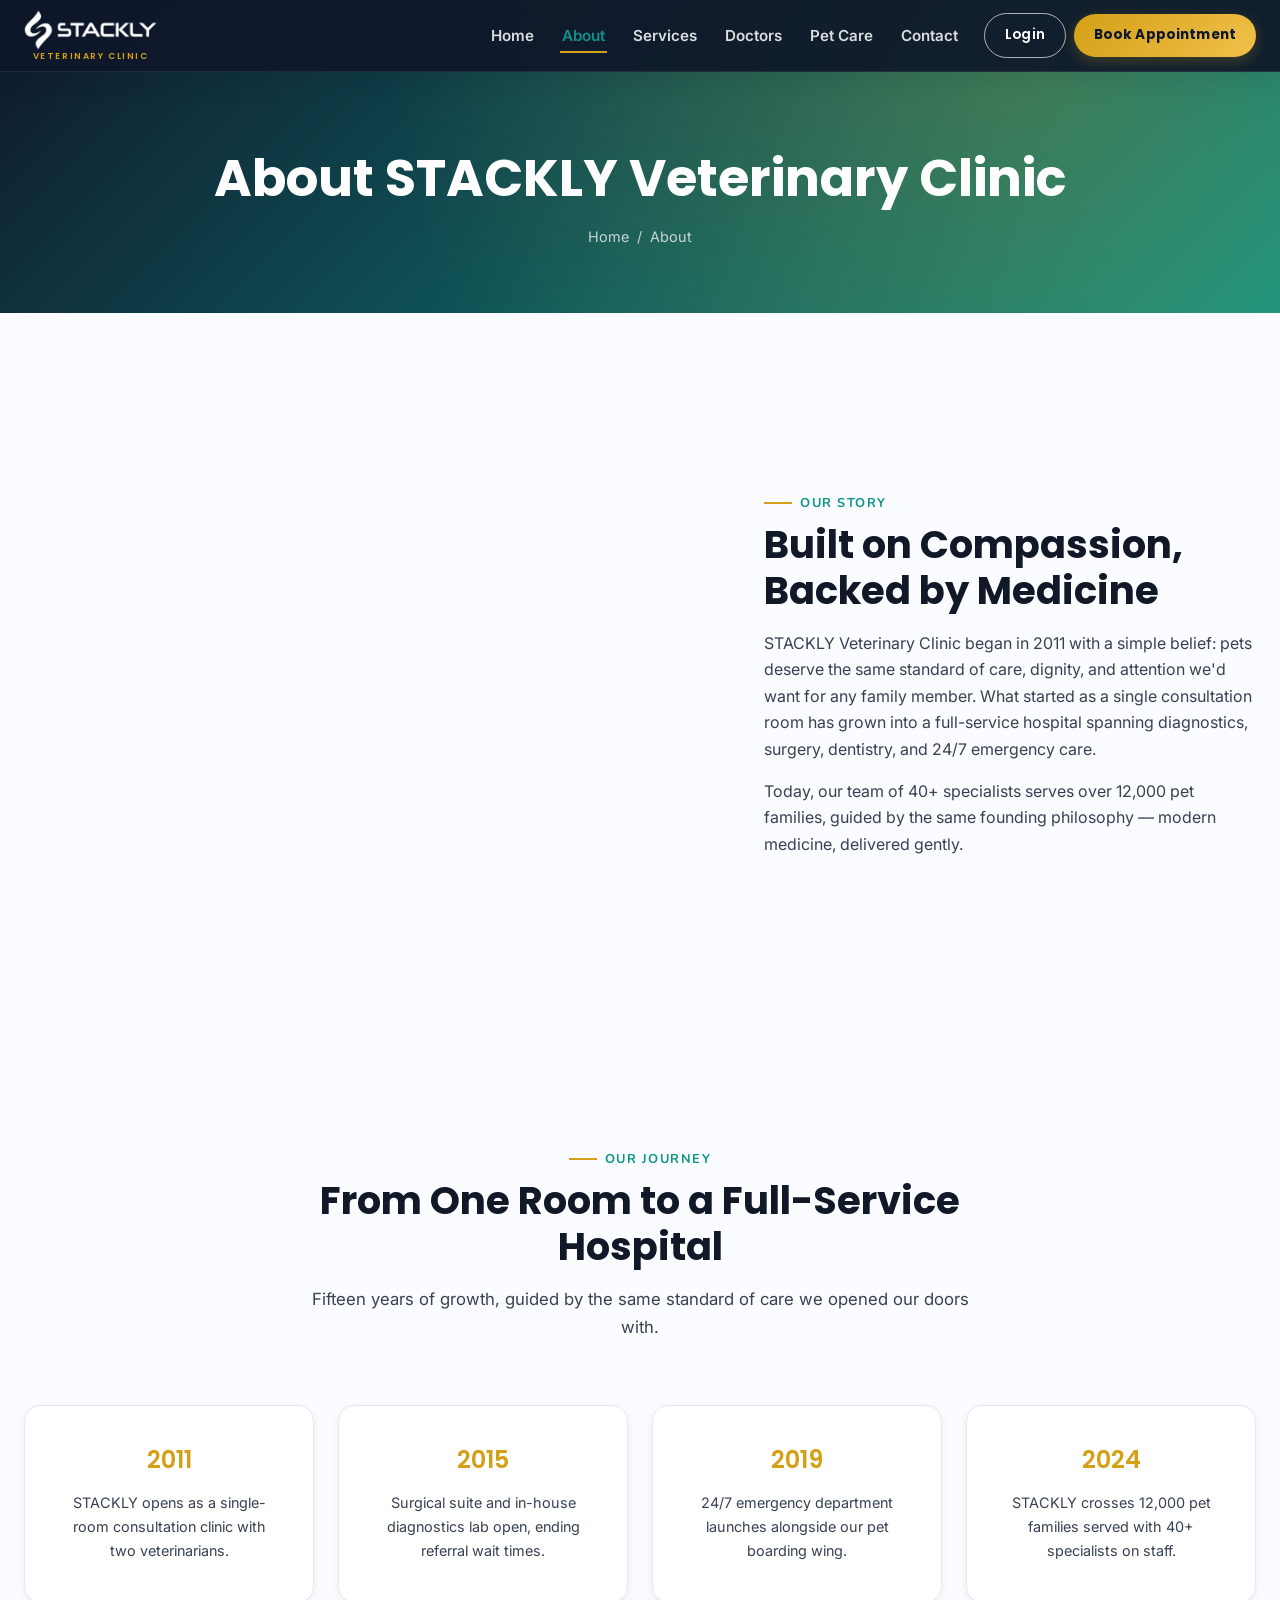
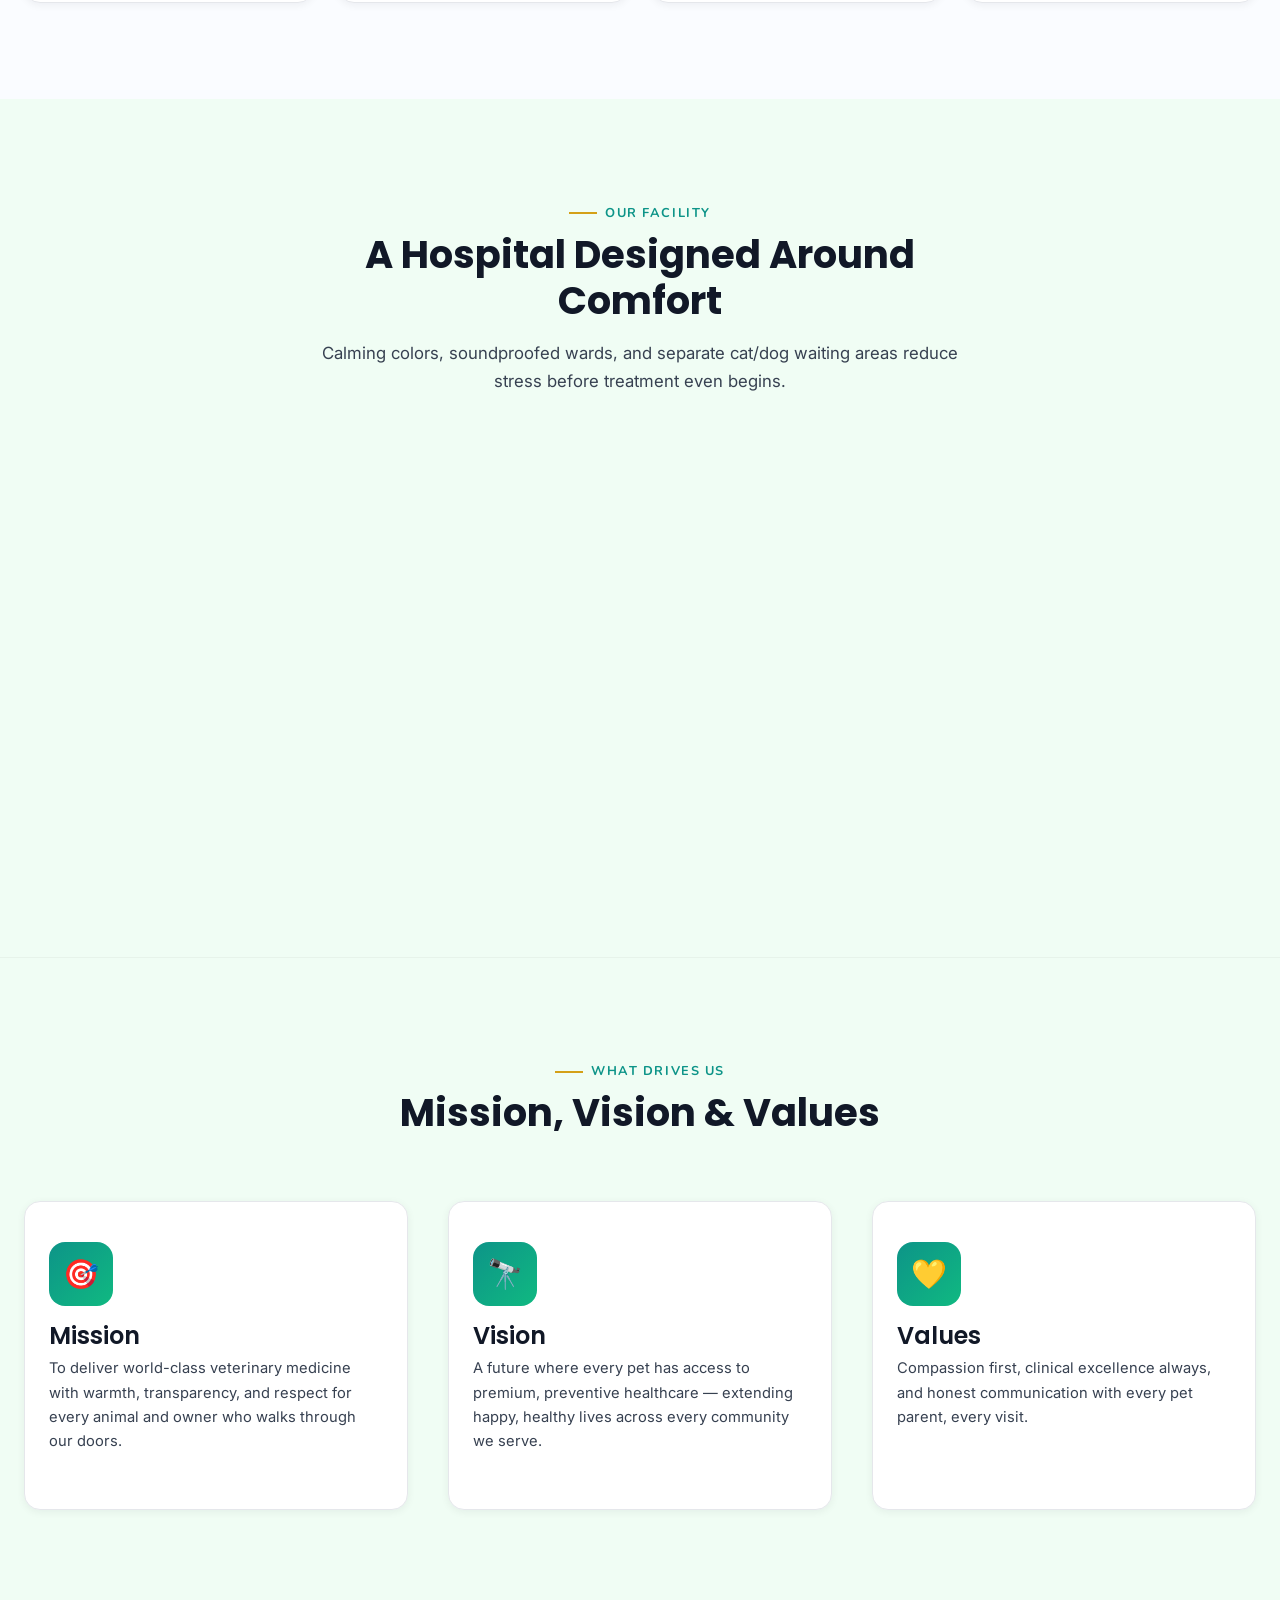
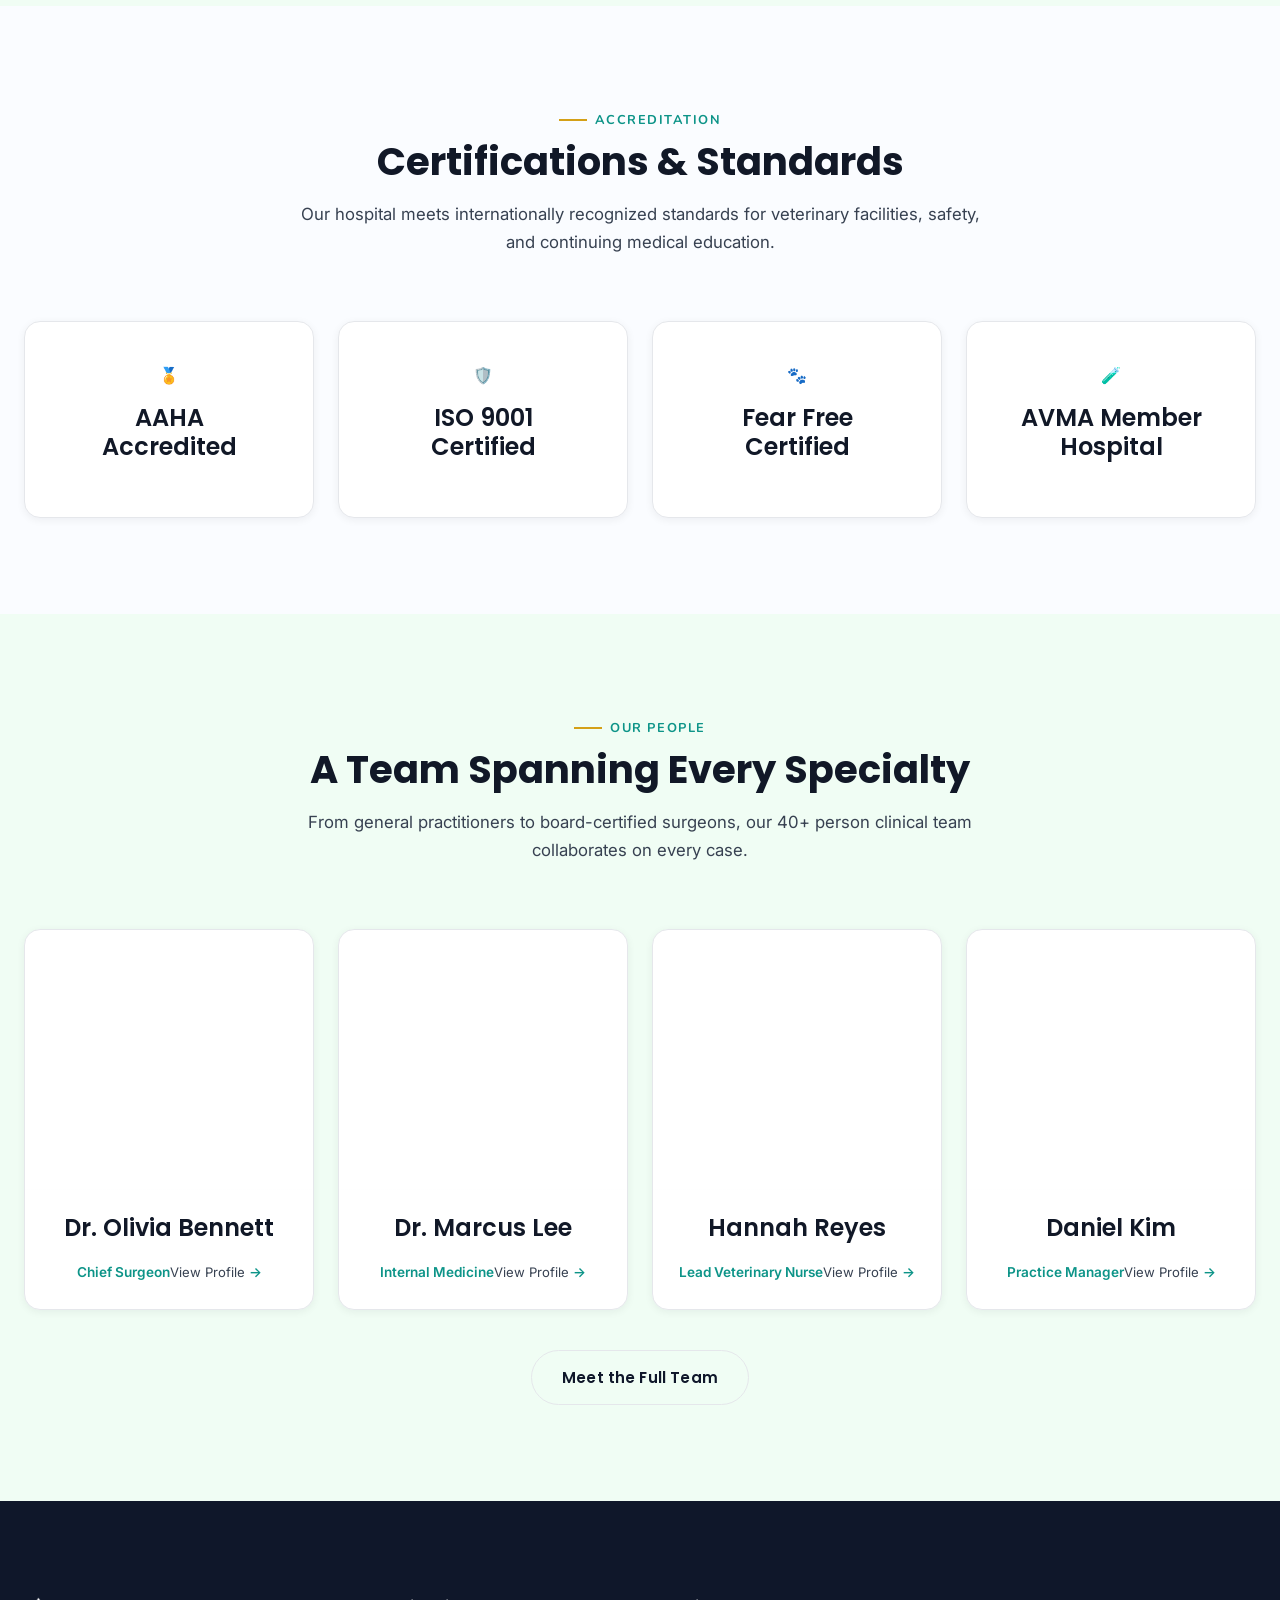
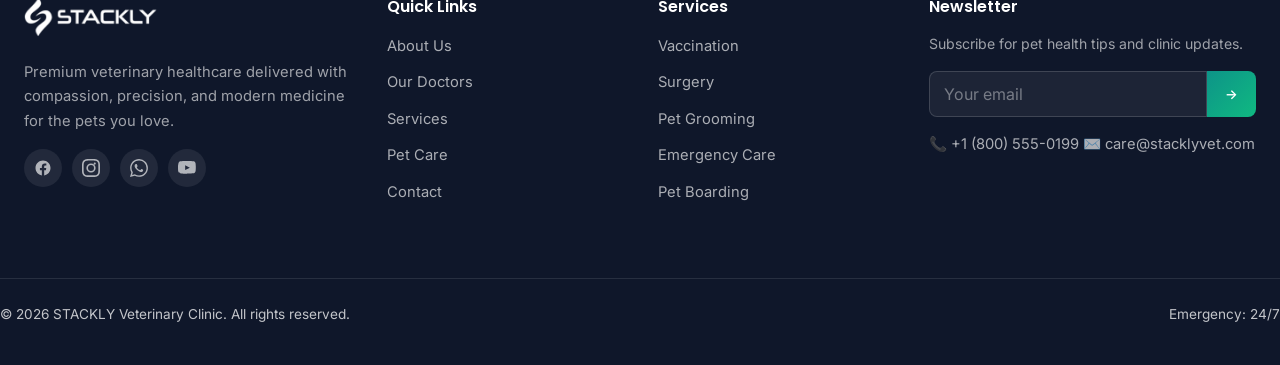
==== about.html @ d5694af6 "first commit" ====
<!DOCTYPE html>
<html lang="en">
<head>
  <meta charset="UTF-8">
  <meta name="viewport" content="width=device-width, initial-scale=1.0">
  <title>About Us | STACKLY Veterinary Clinic</title>
  <meta name="description" content="Learn about STACKLY Veterinary Clinic's story, mission, values, certifications, and the team dedicated to premium pet healthcare.">
  <link rel="icon" href="Images/stackly-logo.webp" type="image/webp">
  <link rel="preconnect" href="https://fonts.googleapis.com">
  <link rel="preconnect" href="https://fonts.gstatic.com" crossorigin>
  <link href="https://fonts.googleapis.com/css2?family=Poppins:wght@500;600;700&family=Inter:wght@400;500;600;700&family=Nunito:wght@600;700&display=swap" rel="stylesheet">
  <link rel="stylesheet" href="assets/css/variables.css">
  <link rel="stylesheet" href="assets/css/base.css">
  <link rel="stylesheet" href="assets/css/layout.css">
  <link rel="stylesheet" href="assets/css/components.css">
  <link rel="stylesheet" href="assets/css/animations.css">
</head>
<body data-page="about">
  <a href="#main-content" class="skip-link">Skip to content</a>
  <header id="site-header" class="site-header"></header>

  <main id="main-content">
    <section class="page-hero">
      <div class="container">
        <h1>About STACKLY Veterinary Clinic</h1>
        <nav class="breadcrumb" aria-label="Breadcrumb">
          <a href="index.html">Home</a><span>/</span><span>About</span>
        </nav>
      </div>
    </section>

    <!-- ================= STORY ================= -->
    <section class="section">
      <div class="container grid-2" style="align-items:center;">
        <div data-animate="zoom-in">
          <img src="https://images.unsplash.com/photo-1519494026892-80bbd2d6fd0d?auto=format&fit=crop&w=700&h=540&q=80" alt="STACKLY Veterinary Clinic reception area" loading="lazy" style="width:100%;border-radius:var(--radius-lg);box-shadow:var(--shadow-lg);" width="700" height="540">
        </div>
        <div data-animate="fade-up">
          <span class="eyebrow">Our Story</span>
          <h2>Built on Compassion, Backed by Medicine</h2>
          <p>STACKLY Veterinary Clinic began in 2011 with a simple belief: pets deserve the same standard of care, dignity, and attention we'd want for any family member. What started as a single consultation room has grown into a full-service hospital spanning diagnostics, surgery, dentistry, and 24/7 emergency care.</p>
          <p>Today, our team of 40+ specialists serves over 12,000 pet families, guided by the same founding philosophy — modern medicine, delivered gently.</p>
        </div>
      </div>
    </section>

    <!-- ================= MILESTONES ================= -->
    <section class="section">
      <div class="container">
        <div class="section-head" data-animate="fade-up">
          <span class="eyebrow">Our Journey</span>
          <h2>From One Room to a Full-Service Hospital</h2>
          <p>Fifteen years of growth, guided by the same standard of care we opened our doors with.</p>
        </div>
        <div class="grid-4">
          <div class="card text-center" style="padding:var(--space-lg);" data-animate="fade-up">
            <h3 style="color:var(--color-gold);">2011</h3>
            <p style="margin:0;font-size:0.9rem;">STACKLY opens as a single-room consultation clinic with two veterinarians.</p>
          </div>
          <div class="card text-center" style="padding:var(--space-lg);" data-animate="fade-up" data-delay="100">
            <h3 style="color:var(--color-gold);">2015</h3>
            <p style="margin:0;font-size:0.9rem;">Surgical suite and in-house diagnostics lab open, ending referral wait times.</p>
          </div>
          <div class="card text-center" style="padding:var(--space-lg);" data-animate="fade-up" data-delay="200">
            <h3 style="color:var(--color-gold);">2019</h3>
            <p style="margin:0;font-size:0.9rem;">24/7 emergency department launches alongside our pet boarding wing.</p>
          </div>
          <div class="card text-center" style="padding:var(--space-lg);" data-animate="fade-up" data-delay="300">
            <h3 style="color:var(--color-gold);">2024</h3>
            <p style="margin:0;font-size:0.9rem;">STACKLY crosses 12,000 pet families served with 40+ specialists on staff.</p>
          </div>
        </div>
      </div>
    </section>

    <!-- ================= FACILITY ================= -->
    <section class="section section-alt">
      <div class="container">
        <div class="section-head" data-animate="fade-up">
          <span class="eyebrow">Our Facility</span>
          <h2>A Hospital Designed Around Comfort</h2>
          <p>Calming colors, soundproofed wards, and separate cat/dog waiting areas reduce stress before treatment even begins.</p>
        </div>
        <div class="masonry" style="grid-template-columns:repeat(3,1fr);">
          <div class="g-item" data-animate="zoom-in"><img src="https://images.unsplash.com/photo-1543466835-00a7907e9de1?auto=format&fit=crop&w=420&h=420&q=80" alt="Calming patient waiting lounge" loading="lazy" width="420" height="420"></div>
          <div class="g-item" data-animate="zoom-in" data-delay="100"><img src="https://images.unsplash.com/photo-1551601651-2a8555f1a136?auto=format&fit=crop&w=420&h=420&q=80" alt="Fully equipped surgical theatre" loading="lazy" width="420" height="420"></div>
          <div class="g-item" data-animate="zoom-in" data-delay="200"><img src="https://images.unsplash.com/photo-1612349317150-e413f6a5b16d?auto=format&fit=crop&w=420&h=420&q=80" alt="In-house diagnostic imaging suite" loading="lazy" width="420" height="420"></div>
        </div>
      </div>
    </section>

    <!-- ================= MISSION / VISION / VALUES ================= -->
    <section class="section section-alt">
      <div class="container">
        <div class="section-head" data-animate="fade-up">
          <span class="eyebrow">What Drives Us</span>
          <h2>Mission, Vision &amp; Values</h2>
        </div>
        <div class="grid-3">
          <article class="card service-card" data-animate="fade-up">
            <div class="icon-badge">🎯</div>
            <h3>Mission</h3>
            <p>To deliver world-class veterinary medicine with warmth, transparency, and respect for every animal and owner who walks through our doors.</p>
          </article>
          <article class="card service-card" data-animate="fade-up" data-delay="100">
            <div class="icon-badge">🔭</div>
            <h3>Vision</h3>
            <p>A future where every pet has access to premium, preventive healthcare — extending happy, healthy lives across every community we serve.</p>
          </article>
          <article class="card service-card" data-animate="fade-up" data-delay="200">
            <div class="icon-badge">💛</div>
            <h3>Values</h3>
            <p>Compassion first, clinical excellence always, and honest communication with every pet parent, every visit.</p>
          </article>
        </div>
      </div>
    </section>

    <!-- ================= CERTIFICATIONS ================= -->
    <section class="section">
      <div class="container">
        <div class="section-head" data-animate="fade-up">
          <span class="eyebrow">Accreditation</span>
          <h2>Certifications &amp; Standards</h2>
          <p>Our hospital meets internationally recognized standards for veterinary facilities, safety, and continuing medical education.</p>
        </div>
        <div class="grid-4">
          <div class="card text-center" style="padding:var(--space-lg);" data-animate="zoom-in">
            <div class="icon-badge" style="margin:0 auto var(--space-sm);">🏅</div>
            <h3>AAHA Accredited</h3>
          </div>
          <div class="card text-center" style="padding:var(--space-lg);" data-animate="zoom-in" data-delay="100">
            <div class="icon-badge" style="margin:0 auto var(--space-sm);">🛡️</div>
            <h3>ISO 9001 Certified</h3>
          </div>
          <div class="card text-center" style="padding:var(--space-lg);" data-animate="zoom-in" data-delay="200">
            <div class="icon-badge" style="margin:0 auto var(--space-sm);">🐾</div>
            <h3>Fear Free Certified</h3>
          </div>
          <div class="card text-center" style="padding:var(--space-lg);" data-animate="zoom-in" data-delay="300">
            <div class="icon-badge" style="margin:0 auto var(--space-sm);">🧪</div>
            <h3>AVMA Member Hospital</h3>
          </div>
        </div>
      </div>
    </section>

    <!-- ================= TEAM OVERVIEW ================= -->
    <section class="section section-alt">
      <div class="container">
        <div class="section-head" data-animate="fade-up">
          <span class="eyebrow">Our People</span>
          <h2>A Team Spanning Every Specialty</h2>
          <p>From general practitioners to board-certified surgeons, our 40+ person clinical team collaborates on every case.</p>
        </div>
        <div class="grid-4">
          <article class="card doctor-card" data-animate="zoom-in">
            <div class="doctor-photo"><img src="https://images.unsplash.com/photo-1594824476967-48c8b964273f?auto=format&fit=crop&crop=faces&w=400&h=500&q=80" alt="Dr. Olivia Bennett" loading="lazy" width="400" height="500"></div>
            <div class="doctor-info"><h3>Dr. Olivia Bennett</h3><span>Chief Surgeon</span><a href="doctors.html" class="card-link" style="margin-top:8px;font-size:0.82rem;">View Profile <span>→</span></a></div>
          </article>
          <article class="card doctor-card" data-animate="zoom-in" data-delay="100">
            <div class="doctor-photo"><img src="https://images.unsplash.com/photo-1507003211169-0a1dd7228f2d?auto=format&fit=crop&crop=faces&w=400&h=500&q=80" alt="Dr. Marcus Lee" loading="lazy" width="400" height="500"></div>
            <div class="doctor-info"><h3>Dr. Marcus Lee</h3><span>Internal Medicine</span><a href="doctors.html" class="card-link" style="margin-top:8px;font-size:0.82rem;">View Profile <span>→</span></a></div>
          </article>
          <article class="card doctor-card" data-animate="zoom-in" data-delay="200">
            <div class="doctor-photo"><img src="https://images.unsplash.com/photo-1580489944761-15a19d654956?auto=format&fit=crop&crop=faces&w=400&h=500&q=80" alt="Nurse Hannah Reyes" loading="lazy" width="400" height="500"></div>
            <div class="doctor-info"><h3>Hannah Reyes</h3><span>Lead Veterinary Nurse</span><a href="404.html" class="card-link" style="margin-top:8px;font-size:0.82rem;">View Profile <span>→</span></a></div>
          </article>
          <article class="card doctor-card" data-animate="zoom-in" data-delay="300">
            <div class="doctor-photo"><img src="https://images.unsplash.com/photo-1506794778202-cad84cf45f1d?auto=format&fit=crop&crop=faces&w=400&h=500&q=80" alt="Daniel Kim, Practice Manager" loading="lazy" width="400" height="500"></div>
            <div class="doctor-info"><h3>Daniel Kim</h3><span>Practice Manager</span><a href="404.html" class="card-link" style="margin-top:8px;font-size:0.82rem;">View Profile <span>→</span></a></div>
          </article>
        </div>
        <div class="text-center" style="margin-top:2.5rem;">
          <a href="doctors.html" class="btn btn-outline-dark">Meet the Full Team</a>
        </div>
      </div>
    </section>
  </main>

  <footer id="site-footer" class="site-footer"></footer>
  <button id="scrollTopBtn" class="scroll-top" aria-label="Scroll to top">↑</button>

  <script src="assets/js/layout.js"></script>
  <script src="assets/js/main.js"></script>
</body>
</html>
---- assets/css/variables.css ----
/* ==========================================================================
   STACKLY Veterinary Clinic — Design Tokens
   ========================================================================== */
:root {
  /* Colors */
  --color-navy: #0F172A;
  --color-teal: #0D9488;
  --color-emerald: #10B981;
  --color-gold: #D4A017;
  --color-bg: #FAFCFF;
  --color-bg-alt: #F0FDF4;
  --color-card: #FFFFFF;
  --color-heading: #111827;
  --color-body: #374151;
  --color-border: #E5E7EB;
  --color-success: #22C55E;
  --color-error: #EF4444;

  /* Gradients */
  --gradient-primary: linear-gradient(135deg, var(--color-navy) 0%, var(--color-teal) 100%);
  --gradient-gold: linear-gradient(135deg, var(--color-gold) 0%, #f0c14b 100%);
  --gradient-emerald: linear-gradient(135deg, var(--color-teal) 0%, var(--color-emerald) 100%);

  /* Typography */
  --font-heading: 'Poppins', 'Inter', sans-serif;
  --font-body: 'Inter', 'Nunito', sans-serif;
  --font-accent: 'Nunito', sans-serif;

  /* Spacing scale */
  --space-xs: 0.5rem;
  --space-sm: 1rem;
  --space-md: 1.5rem;
  --space-lg: 2.5rem;
  --space-xl: 4rem;
  --space-2xl: 6rem;

  /* Radius */
  --radius-sm: 8px;
  --radius-md: 16px;
  --radius-lg: 24px;
  --radius-full: 999px;

  /* Shadows */
  --shadow-sm: 0 2px 8px rgba(15, 23, 42, 0.06);
  --shadow-md: 0 8px 24px rgba(15, 23, 42, 0.08);
  --shadow-lg: 0 20px 48px rgba(15, 23, 42, 0.12);
  --shadow-glow: 0 0 32px rgba(13, 148, 136, 0.3);
  --shadow-gold: 0 0 32px rgba(212, 160, 23, 0.3);
  --shadow-card: 0 24px 60px rgba(15, 23, 42, 0.14);

  /* Transitions */
  --ease: cubic-bezier(0.4, 0, 0.2, 1);
  --t-fast: 0.2s var(--ease);
  --t-base: 0.35s var(--ease);
  --t-slow: 0.6s var(--ease);

  /* Layout */
  --header-height: 84px;
  --container-width: 1280px;
}
---- assets/css/base.css ----
/* ==========================================================================
   STACKLY Veterinary Clinic — Base / Reset / Typography / Utilities
   ========================================================================== */

*, *::before, *::after { box-sizing: border-box; }

html { scroll-behavior: smooth; }

body {
  margin: 0;
  font-family: var(--font-body);
  color: var(--color-body);
  background: var(--color-bg);
  line-height: 1.65;
  font-size: 16px;
  -webkit-font-smoothing: antialiased;
}

img, picture, video { max-width: 100%; display: block; }

a { color: inherit; text-decoration: none; }

ul, ol { list-style: none; margin: 0; padding: 0; }

button { font-family: inherit; cursor: pointer; }

input, select, textarea { font-family: inherit; font-size: 1rem; }

h1, h2, h3, h4, h5, h6 {
  font-family: var(--font-heading);
  color: var(--color-heading);
  margin: 0 0 var(--space-sm);
  font-weight: 600;
  line-height: 1.2;
}

h1 { font-size: clamp(2.25rem, 4vw, 3.5rem); font-weight: 700; }
h2 { font-size: clamp(1.75rem, 3vw, 2.5rem); font-weight: 700; }
h3 { font-size: clamp(1.25rem, 2vw, 1.5rem); }
p { margin: 0 0 var(--space-sm); }

.container {
  width: 100%;
  max-width: var(--container-width);
  margin: 0 auto;
  padding: 0 var(--space-md);
}

.section { padding: var(--space-2xl) 0; }
.section-alt { background: var(--color-bg-alt); }
/* Prevent two section-alt back-to-back from looking blended */
.section-alt + .section-alt { border-top: 1px solid rgba(0,0,0,0.04); }

.eyebrow {
  display: inline-flex;
  align-items: center;
  gap: 8px;
  font-family: var(--font-accent);
  font-weight: 700;
  font-size: 0.8rem;
  letter-spacing: 0.12em;
  text-transform: uppercase;
  color: var(--color-teal);
  margin-bottom: var(--space-xs);
}
.eyebrow::before {
  content: '';
  width: 28px;
  height: 2px;
  background: var(--color-gold);
  display: inline-block;
}

.section-head { max-width: 680px; margin: 0 auto var(--space-xl); text-align: center; }
.section-head p { color: var(--color-body); font-size: 1.05rem; }

.text-center { text-align: center; }
.sr-only {
  position: absolute; width: 1px; height: 1px; overflow: hidden;
  clip: rect(0,0,0,0); white-space: nowrap;
}

.skip-link {
  position: absolute; left: -999px; top: 0; background: var(--color-navy);
  color: #fff; padding: 10px 16px; z-index: 9999; border-radius: var(--radius-sm);
}
.skip-link:focus { left: 8px; top: 8px; }

::selection { background: var(--color-emerald); color: #fff; }

:focus-visible {
  outline: 2px solid var(--color-teal);
  outline-offset: 3px;
}

/* Scrollbar */
::-webkit-scrollbar { width: 10px; }
::-webkit-scrollbar-track { background: var(--color-bg-alt); }
::-webkit-scrollbar-thumb { background: var(--color-teal); border-radius: var(--radius-full); }

/* Lazy image fade-in */
img[loading="lazy"] {
  opacity: 0;
  transition: opacity var(--t-slow);
}
img[loading="lazy"].loaded,
img[loading="lazy"][data-loaded="true"] { opacity: 1; }
---- assets/css/layout.css ----
/* ==========================================================================
   STACKLY Veterinary Clinic — Header, Footer, Navigation, Grids
   ========================================================================== */

/* ---------- Header ---------- */
.site-header {
  position: fixed;
  top: 0; left: 0; right: 0;
  z-index: 1000;
  height: var(--header-height);
  display: flex;
  align-items: center;
  background: rgba(15, 23, 42, 0.35);
  backdrop-filter: blur(14px);
  -webkit-backdrop-filter: blur(14px);
  border-bottom: 1px solid rgba(255,255,255,0.08);
  transition: background var(--t-base), box-shadow var(--t-base), height var(--t-base);
}
.site-header.is-scrolled {
  background: rgba(15, 23, 42, 0.92);
  box-shadow: var(--shadow-md);
  height: 72px;
  border-bottom-color: rgba(255,255,255,0.08);
}
.site-header .nav-wrap {
  width: 100%;
  max-width: var(--container-width);
  margin: 0 auto;
  padding: 0 var(--space-md);
  display: flex;
  align-items: center;
  justify-content: space-between;
}

.brand { display: flex; align-items: center; }
.brand img { height: 40px; width: auto; }
.brand-text { display: flex; flex-direction: column; align-items: center; gap: 2px; }
.brand-name {
  font-family: var(--font-heading);
  font-weight: 700;
  font-size: 1.15rem;
  color: #fff;
  letter-spacing: 0.05em;
  line-height: 1;
  transition: color var(--t-base);
}
.brand-tagline {
  font-family: var(--font-heading);
  font-size: 0.55rem;
  font-weight: 600;
  color: var(--color-gold);
  letter-spacing: 0.18em;
  line-height: 1;
}
.site-header.is-scrolled .brand-name { color: #fff; }

.main-nav { display: flex; align-items: center; gap: 1.5rem; }
.nav-list { display: flex; align-items: center; gap: 1.5rem; }
.nav-list > li { position: relative; }
.nav-list a {
  font-weight: 600;
  font-size: 0.95rem;
  color: rgba(255,255,255,0.92);
  padding: 8px 2px;
  position: relative;
  transition: color var(--t-fast);
}
.site-header.is-scrolled .nav-list a { color: rgba(255,255,255,0.85); }
.nav-list a::after {
  content: '';
  position: absolute;
  left: 0; bottom: 0;
  width: 0; height: 2px;
  background: var(--color-gold);
  transition: width var(--t-base);
}
.nav-list a:hover::after,
.nav-list a.active::after { width: 100%; }
.nav-list a.active { color: var(--color-gold); }
.site-header.is-scrolled .nav-list a.active { color: var(--color-teal); }

.nav-cta {
  display: inline-flex;
  align-items: center;
  gap: 8px;
}

.nav-toggle {
  display: none;
  flex-direction: column;
  gap: 5px;
  width: 32px;
  background: none;
  border: none;
  padding: 8px 0;
  z-index: 1100;
}
.nav-toggle span {
  height: 2px; width: 100%;
  background: #fff;
  border-radius: 2px;
  transition: transform var(--t-base), opacity var(--t-base), background var(--t-base);
}
.site-header.is-scrolled .nav-toggle span { background: #fff; }
.nav-toggle.is-open span:nth-child(1) { transform: translateY(7px) rotate(45deg); }
.nav-toggle.is-open span:nth-child(2) { opacity: 0; }
.nav-toggle.is-open span:nth-child(3) { transform: translateY(-7px) rotate(-45deg); }

/* Mega menu */
.has-mega { position: relative; }
.mega-menu {
  position: absolute;
  top: calc(100% + 18px);
  left: -40px;
  background: var(--color-card);
  border-radius: var(--radius-md);
  box-shadow: var(--shadow-lg);
  padding: var(--space-md);
  width: 460px;
  display: grid;
  grid-template-columns: 1fr 1fr;
  gap: 8px;
  opacity: 0;
  visibility: hidden;
  transform: translateY(8px);
  transition: opacity var(--t-base), transform var(--t-base), visibility var(--t-base);
}
.has-mega:hover .mega-menu,
.has-mega:focus-within .mega-menu {
  opacity: 1; visibility: visible; transform: translateY(0);
}
.mega-menu a {
  color: var(--color-body) !important;
  display: flex;
  align-items: center;
  gap: 10px;
  padding: 10px 12px;
  border-radius: var(--radius-sm);
  font-size: 0.9rem;
  transition: background var(--t-fast), color var(--t-fast), padding-left var(--t-fast);
}
.mega-menu a:hover { background: var(--color-bg-alt); color: var(--color-teal) !important; padding-left: 16px; }
.mega-menu a::after { display: none; }
.mega-menu .mega-icon { font-size: 1.1rem; }

/* Page hero (non-home pages) */
.page-hero {
  padding: calc(var(--header-height) + 4rem) 0 4rem;
  background: var(--gradient-primary);
  color: #fff;
  text-align: center;
  position: relative;
  overflow: hidden;
}
.page-hero::before {
  content: '';
  position: absolute; inset: 0;
  background: radial-gradient(circle at 80% 20%, rgba(212,160,23,0.25), transparent 60%);
}
.page-hero h1 { color: #fff; position: relative; }
.page-hero .breadcrumb {
  position: relative;
  display: flex;
  justify-content: center;
  gap: 8px;
  font-size: 0.9rem;
  color: rgba(255,255,255,0.75);
}
.page-hero .breadcrumb a:hover { color: var(--color-gold); }

/* ---------- Footer ---------- */
.site-footer {
  background: var(--color-navy);
  color: rgba(255,255,255,0.75);
  padding-top: var(--space-2xl);
}
.footer-grid {
  display: grid;
  grid-template-columns: 1.4fr 1fr 1fr 1.3fr;
  gap: var(--space-lg);
  padding-bottom: var(--space-xl);
  border-bottom: 1px solid rgba(255,255,255,0.1);
}
.footer-brand p { margin-top: var(--space-sm); font-size: 0.92rem; color: rgba(255,255,255,0.6); }
.footer-col h4 {
  color: #fff;
  font-size: 1rem;
  margin-bottom: var(--space-sm);
  position: relative;
}
.footer-col ul li { margin-bottom: 10px; }
.footer-col a {
  font-size: 0.92rem;
  color: rgba(255,255,255,0.65);
  transition: color var(--t-fast), padding-left var(--t-fast);
  display: inline-block;
}
.footer-col a:hover { color: var(--color-gold); padding-left: 4px; }

.social-row { display: flex; gap: 10px; margin-top: var(--space-sm); }
.social-row a {
  width: 38px; height: 38px;
  display: grid; place-items: center;
  border-radius: var(--radius-full);
  background: rgba(255,255,255,0.08);
  transition: background var(--t-fast), transform var(--t-fast);
}
.social-row a:hover { background: var(--color-teal); transform: translateY(-3px); }

.footer-contact-link {
  display: flex;
  align-items: center;
  gap: 8px;
  font-size: 0.85rem;
  color: rgba(255,255,255,0.65);
  text-decoration: none;
  padding: 5px 0;
  transition: color var(--t-fast), padding-left var(--t-fast), letter-spacing var(--t-fast);
}
.footer-contact-link:hover {
  color: var(--color-gold);
  padding-left: 6px;
}

.newsletter-form { display: flex; margin-top: var(--space-sm); gap: 0; }
.newsletter-form input {
  flex: 1;
  padding: 12px 14px;
  border: 1px solid rgba(255,255,255,0.15);
  background: rgba(255,255,255,0.06);
  color: #fff;
  border-radius: var(--radius-sm) 0 0 var(--radius-sm);
}
.newsletter-form input::placeholder { color: rgba(255,255,255,0.4); }
.newsletter-form button {
  border: none;
  padding: 0 18px;
  background: var(--gradient-emerald);
  color: #fff;
  border-radius: 0 var(--radius-sm) var(--radius-sm) 0;
  font-weight: 600;
}

.footer-bottom {
  display: flex;
  justify-content: space-between;
  align-items: center;
  padding: var(--space-md) 0;
  font-size: 0.85rem;
  flex-wrap: wrap;
  gap: 8px;
}
.footer-bottom a:hover { color: var(--color-gold); }

.scroll-top {
  position: fixed;
  bottom: 80px; right: 28px;
  width: 48px; height: 48px;
  border-radius: var(--radius-full);
  background: var(--gradient-emerald);
  color: #fff;
  display: grid; place-items: center;
  border: none;
  box-shadow: var(--shadow-md);
  opacity: 0; visibility: hidden;
  transform: translateY(12px);
  transition: opacity var(--t-base), transform var(--t-base), visibility var(--t-base);
  z-index: 900;
  font-size: 1.2rem;
}
.scroll-top.is-visible { opacity: 1; visibility: visible; transform: translateY(0); }

/* ---------- Generic grids ---------- */
.grid-2 { display: grid; grid-template-columns: repeat(2, 1fr); gap: var(--space-lg); }
.grid-3 { display: grid; grid-template-columns: repeat(3, 1fr); gap: var(--space-lg); }
.grid-4 { display: grid; grid-template-columns: repeat(4, 1fr); gap: var(--space-md); }

/* ==========================================================================
   Responsive
   ========================================================================== */
@media (max-width: 1024px) {
  .footer-grid { grid-template-columns: 1fr 1fr; }
  .grid-4 { grid-template-columns: repeat(2, 1fr); }
}

@media (max-width: 900px) {
  .main-nav {
    position: fixed;
    top: 0; right: -100%;
    width: min(360px, 86%);
    height: 100vh;
    background: var(--color-navy);
    flex-direction: column;
    align-items: flex-start;
    padding: calc(var(--header-height) + 2rem) var(--space-lg) var(--space-lg);
    gap: var(--space-lg);
    transition: right var(--t-base);
    overflow-y: auto;
  }
  .main-nav.is-open { right: 0; box-shadow: var(--shadow-lg); }
  .nav-list { flex-direction: column; align-items: flex-start; gap: 1.25rem; width: 100%; }
  .nav-list a { color: #fff; }
  .mega-menu {
    position: static;
    opacity: 1; visibility: visible; transform: none;
    width: 100%; grid-template-columns: 1fr; box-shadow: none;
    background: rgba(255,255,255,0.05);
    display: none;
    margin-top: 10px;
  }
  .has-mega.is-expanded .mega-menu { display: grid; }
  .mega-menu a { color: rgba(255,255,255,0.8) !important; }
  .mega-menu a:hover { background: rgba(255,255,255,0.08); color: var(--color-gold) !important; }
  .nav-toggle { display: flex; }
  .nav-cta { width: 100%; }
}

@media (max-width: 768px) {
  .grid-2, .grid-3 { grid-template-columns: 1fr; }
  .footer-grid { grid-template-columns: 1fr; gap: var(--space-md); }
  .footer-bottom { justify-content: center; text-align: center; }
}

@media (max-width: 480px) {
  .grid-4 { grid-template-columns: 1fr; }
  .scroll-top { right: 16px; bottom: 72px; width: 42px; height: 42px; }
}
---- assets/css/components.css ----
/* ==========================================================================
   STACKLY Veterinary Clinic — Reusable Components
   ========================================================================== */

/* ---------- Buttons ---------- */
.btn {
  position: relative;
  display: inline-flex;
  align-items: center;
  justify-content: center;
  gap: 8px;
  font-family: var(--font-heading);
  font-weight: 600;
  font-size: 0.95rem;
  padding: 14px 30px;
  border-radius: var(--radius-full);
  border: none;
  cursor: pointer;
  overflow: hidden;
  isolation: isolate;
  transition: transform 0.25s var(--ease), box-shadow 0.25s var(--ease), background 0.25s var(--ease);
  white-space: nowrap;
  letter-spacing: 0.01em;
}
.btn::before {
  content: '';
  position: absolute; inset: 0;
  background: linear-gradient(120deg, transparent 20%, rgba(255,255,255,0.38) 50%, transparent 80%);
  transform: translateX(-130%);
  transition: transform 0.55s var(--ease);
  z-index: 1;
}
.btn:hover::before { transform: translateX(130%); }
.btn:active { transform: scale(0.96) !important; }

.btn-primary { background: var(--gradient-emerald); color: #fff; box-shadow: 0 4px 14px rgba(13,148,136,0.25); }
.btn-primary:hover {
  transform: translateY(-3px) scale(1.02);
  box-shadow: 0 14px 36px rgba(13,148,136,0.4);
}

.btn-gold { background: var(--gradient-gold); color: var(--color-navy); box-shadow: 0 4px 14px rgba(212,160,23,0.25); font-weight: 700; }
.btn-gold:hover {
  transform: translateY(-3px) scale(1.02);
  box-shadow: 0 14px 36px rgba(212,160,23,0.4);
}

.btn-outline {
  background: transparent;
  color: #fff;
  border: 1.5px solid rgba(255,255,255,0.65);
}
.btn-outline:hover {
  background: rgba(255,255,255,0.15);
  border-color: #fff;
  transform: translateY(-2px);
  box-shadow: 0 8px 24px rgba(255,255,255,0.15);
}

.btn-outline-dark {
  background: transparent;
  color: var(--color-navy);
  border: 1.5px solid var(--color-border);
}
.btn-outline-dark:hover {
  background: var(--color-bg-alt);
  border-color: var(--color-teal);
  color: var(--color-teal);
  transform: translateY(-2px);
  box-shadow: 0 8px 24px rgba(13,148,136,0.12);
}

.btn-block { width: 100%; }
.btn-sm { padding: 10px 20px; font-size: 0.85rem; }

/* ---------- Cards ---------- */
.card {
  background: var(--color-card);
  border-radius: var(--radius-md);
  border: 1px solid var(--color-border);
  box-shadow: var(--shadow-sm);
  transition: transform 0.3s var(--ease), box-shadow 0.3s var(--ease), border-color 0.3s var(--ease);
}
.card:hover {
  transform: translateY(-10px) scale(1.01);
  box-shadow: 0 24px 60px rgba(15,23,42,0.14), 0 0 0 2px rgba(13,148,136,0.18);
  border-color: rgba(13,148,136,0.3);
}

/* Service cards */
.service-card { padding: var(--space-lg) var(--space-md); text-align: left; position: relative; }
.service-card.has-media { padding: 0; overflow: hidden; position: relative; }
.service-card.has-media .service-media { aspect-ratio: 16/10; overflow: hidden; position: relative; }
.service-card.has-media .service-media img { width: 100%; height: 100%; object-fit: cover; transition: transform 0.6s var(--ease); }
.service-card.has-media:hover .service-media img { transform: scale(1.1); }
.service-card.has-media .service-body { padding: var(--space-md); }
.service-card.has-media .icon-badge {
  position: absolute; top: 12px; left: 14px;
  width: 48px; height: 48px; font-size: 1.3rem;
  box-shadow: var(--shadow-md);
  z-index: 2;
}
.service-card .service-list { font-size: 0.85rem; margin: 10px 0; padding-left: 0; display: flex; flex-direction: column; gap: 4px; color: var(--color-body); }
.service-card .service-meta { display: flex; gap: 14px; font-size: 0.78rem; color: var(--color-teal); font-weight: 700; margin-bottom: 8px; }
.service-card .icon-badge {
  width: 64px; height: 64px;
  border-radius: var(--radius-md);
  background: var(--gradient-emerald);
  display: grid; place-items: center;
  font-size: 1.8rem;
  color: #fff;
  margin-bottom: var(--space-sm);
  transition: transform 0.35s var(--ease), box-shadow 0.35s var(--ease);
}
.service-card:hover .icon-badge {
  transform: scale(1.12) rotate(-6deg);
  box-shadow: 0 8px 24px rgba(13,148,136,0.35);
  animation: iconBounce 0.6s var(--ease);
}
.service-card h3 { margin-bottom: 6px; }
.service-card p { font-size: 0.92rem; margin-bottom: var(--space-sm); }
.service-card .card-link {
  font-weight: 600; font-size: 0.88rem; color: var(--color-teal);
  display: inline-flex; align-items: center; gap: 6px;
  transition: gap 0.2s var(--ease), color 0.2s var(--ease);
}
.service-card .card-link span { transition: transform var(--t-fast); }
.service-card:hover .card-link span { transform: translateX(6px); }
.service-card:hover .card-link { color: var(--color-emerald); gap: 10px; }

/* Doctor cards */
.doctor-card { overflow: hidden; text-align: center; position: relative; }
.doctor-card .doctor-photo { height: 260px; overflow: hidden; position: relative; }
.doctor-card .doctor-photo img { width: 100%; height: 100%; object-fit: cover; transition: transform 0.55s var(--ease); }
.doctor-card:hover .doctor-photo img { transform: scale(1.08); }
/* Overlay CTA on hover */
.doctor-card .doctor-photo::after {
  content: 'Book Appointment →';
  position: absolute; bottom: 0; left: 0; right: 0;
  background: linear-gradient(0deg, rgba(13,148,136,0.96) 0%, transparent 100%);
  color: #fff;
  font-family: var(--font-heading);
  font-weight: 700;
  font-size: 0.88rem;
  padding: 28px 16px 14px;
  transform: translateY(100%);
  transition: transform 0.35s var(--ease);
}
.doctor-card:hover .doctor-photo::after { transform: translateY(0); }
.doctor-card .doctor-info { padding: var(--space-md); }
.doctor-card .doctor-info span { color: var(--color-teal); font-weight: 600; font-size: 0.85rem; }
.doctor-card .doctor-social { display: flex; justify-content: center; gap: 8px; margin-top: var(--space-xs); }
.doctor-card .doctor-social a {
  width: 36px; height: 36px; border-radius: var(--radius-full);
  background: var(--color-bg-alt); display: grid; place-items: center;
  transition: background 0.2s var(--ease), transform 0.2s var(--ease), box-shadow 0.2s var(--ease);
  color: var(--color-teal); font-size: 0.9rem;
}
.doctor-card .doctor-social a:hover {
  background: var(--color-teal);
  color: #fff;
  transform: translateY(-3px) scale(1.1);
  box-shadow: 0 6px 16px rgba(13,148,136,0.3);
}

/* Stats */
.stats-row { display: grid; grid-template-columns: repeat(4, 1fr); gap: var(--space-md); text-align: center; }
.stat-item {
  padding: var(--space-md);
  border-radius: var(--radius-md);
  transition: transform 0.3s var(--ease), background 0.3s var(--ease);
}
.stat-item:hover { transform: translateY(-6px); background: rgba(255,255,255,0.06); }
.stat-item .stat-number {
  font-family: var(--font-heading); font-weight: 700;
  font-size: clamp(2rem, 4vw, 3rem);
  color: var(--color-gold);
}
.stat-item .stat-label { font-size: 0.9rem; color: rgba(255,255,255,0.75); }

/* Testimonials */
.testimonial-card {
  padding: var(--space-lg);
  position: relative;
  transition: transform 0.3s var(--ease), box-shadow 0.3s var(--ease), border-color 0.3s var(--ease);
}
.testimonial-card::before {
  content: '';
  position: absolute; inset: 0;
  border-radius: var(--radius-md);
  background: linear-gradient(135deg, rgba(13,148,136,0.04), transparent);
  opacity: 0;
  transition: opacity 0.3s var(--ease);
}
.testimonial-card:hover::before { opacity: 1; }
.testimonial-card:hover {
  transform: translateY(-8px);
  box-shadow: 0 20px 50px rgba(13,148,136,0.12), 0 0 0 1.5px rgba(13,148,136,0.2);
  border-color: rgba(13,148,136,0.25);
}
.testimonial-card .quote-icon { font-size: 3rem; color: var(--color-gold); font-family: Georgia, serif; line-height: 1; }
.testimonial-card .stars { color: var(--color-gold); margin-bottom: var(--space-xs); letter-spacing: 3px; }
.testimonial-author { display: flex; align-items: center; gap: 12px; margin-top: var(--space-sm); }
.testimonial-author img {
  width: 52px; height: 52px; border-radius: 50%; object-fit: cover;
  border: 2px solid rgba(13,148,136,0.25);
  transition: border-color 0.2s var(--ease), transform 0.2s var(--ease);
}
.testimonial-card:hover .testimonial-author img { border-color: var(--color-teal); transform: scale(1.08); }
.testimonial-author strong { display: block; font-size: 0.95rem; }
.testimonial-author span { font-size: 0.82rem; color: var(--color-teal); }

/* Filter pills */
.filter-row { display: flex; flex-wrap: wrap; gap: 10px; justify-content: center; margin-bottom: var(--space-lg); }
.filter-btn {
  padding: 9px 22px; border-radius: var(--radius-full);
  border: 1.5px solid var(--color-border);
  background: var(--color-card);
  font-weight: 600; font-size: 0.85rem;
  transition: all 0.25s var(--ease);
}
.filter-btn:hover {
  background: var(--color-bg-alt);
  border-color: var(--color-teal);
  color: var(--color-teal);
  transform: translateY(-2px);
  box-shadow: 0 6px 16px rgba(13,148,136,0.15);
}
.filter-btn.active {
  background: var(--color-teal); color: #fff; border-color: var(--color-teal);
  box-shadow: 0 6px 16px rgba(13,148,136,0.3);
}

/* Badges / tags */
.badge {
  display: inline-flex; align-items: center; gap: 6px;
  background: var(--color-bg-alt); color: var(--color-teal);
  font-size: 0.78rem; font-weight: 700; letter-spacing: 0.04em;
  padding: 6px 14px; border-radius: var(--radius-full);
  text-transform: uppercase;
}

/* ---------- Forms ---------- */
.form-group { margin-bottom: var(--space-md); position: relative; }
.form-group label {
  display: block; font-weight: 600; font-size: 0.9rem;
  color: var(--color-heading); margin-bottom: 6px;
}
.form-control {
  width: 100%;
  padding: 14px 16px;
  border: 1.5px solid var(--color-border);
  border-radius: var(--radius-sm);
  background: var(--color-card);
  color: var(--color-body);
  transition: border-color var(--t-fast), box-shadow var(--t-fast);
}
.form-control:focus {
  border-color: var(--color-teal);
  box-shadow: 0 0 0 4px rgba(13,148,136,0.12);
  outline: none;
}
.form-group.has-error .form-control { border-color: var(--color-error); }
.form-group.has-success .form-control { border-color: var(--color-success); }
.field-message { font-size: 0.82rem; margin-top: 6px; display: none; align-items: center; gap: 6px; }
.form-group.has-error .field-message.error-message { display: flex; color: var(--color-error); }
.form-group.has-success .field-message.success-message { display: flex; color: var(--color-success); }

.input-wrap { position: relative; }
.input-wrap .toggle-password {
  position: absolute; right: 14px; top: 50%; transform: translateY(-50%);
  background: none; border: none; color: var(--color-body); font-size: 0.85rem; font-weight: 600;
}

.checkbox-row { display: flex; align-items: center; gap: 8px; font-size: 0.9rem; }
.checkbox-row input { width: 16px; height: 16px; accent-color: var(--color-teal); }

.password-strength { height: 5px; border-radius: var(--radius-full); background: var(--color-border); margin-top: 8px; overflow: hidden; }
.password-strength-bar { height: 100%; width: 0%; border-radius: var(--radius-full); transition: width var(--t-base), background var(--t-base); }
.password-strength-label { font-size: 0.78rem; margin-top: 4px; font-weight: 600; color: var(--color-body); }

.role-select { display: grid; grid-template-columns: repeat(3, 1fr); gap: 10px; margin-bottom: var(--space-md); }
.role-select input { display: none; }
.role-select label {
  display: flex; flex-direction: column; align-items: center; gap: 6px;
  padding: 16px 10px; border: 1.5px solid var(--color-border); border-radius: var(--radius-sm);
  text-align: center; font-weight: 600; font-size: 0.85rem; cursor: pointer;
  transition: border-color var(--t-fast), background var(--t-fast);
}
.role-select label span:first-child { font-size: 1.4rem; }
.role-select input:checked + label { border-color: var(--color-teal); background: var(--color-bg-alt); color: var(--color-teal); }

/* Auth card */
.auth-wrap {
  padding-top: 72px;
  min-height: 100vh;
  display: grid;
  grid-template-columns: 1fr 1fr;
}
.auth-visual {
  background: var(--gradient-primary);
  display: flex;
  flex-direction: column;
  justify-content: center;
  padding: var(--space-2xl);
  color: #fff;
  position: sticky;
  top: 72px;
  height: calc(100vh - 72px);
  overflow: hidden;
}
.auth-visual::before {
  content: '';
  position: absolute; inset: 0;
  background: radial-gradient(circle at 30% 80%, rgba(212,160,23,0.25), transparent 55%);
}
.auth-visual h2 { color: #fff; position: relative; }
.auth-visual .auth-brand {
  display: flex;
  align-items: center;
  gap: 12px;
  margin-bottom: var(--space-lg);
  text-decoration: none;
}
.auth-visual .auth-brand img {
  width: 48px; height: 48px;
}
.auth-visual .auth-brand span {
  font-family: var(--font-heading);
  font-size: 0.6rem;
  font-weight: 700;
  letter-spacing: 0.18em;
  color: var(--color-gold);
  line-height: 1;
}
.auth-form-side {
  display: flex; align-items: flex-start; justify-content: center;
  padding: var(--space-lg);
  height: calc(100vh - 72px);
  overflow-y: auto;
}
.auth-back-btn {
  display: inline-flex;
  align-items: center;
  gap: 6px;
  font-size: 0.82rem;
  font-weight: 600;
  color: var(--color-teal);
  text-decoration: none;
  margin-bottom: var(--space-md);
  transition: color var(--t-fast), gap var(--t-fast);
}
.auth-back-btn:hover { color: var(--color-gold); gap: 10px; }

.auth-brand-center {
  display: flex !important;
  justify-content: center;
  margin-bottom: var(--space-md);
}
.auth-brand-center .brand-text {
  align-items: center;
}

.auth-card .brand img {
  background: var(--gradient-primary);
  border-radius: 10px;
  padding: 6px;
}
.auth-form-side .auth-card { margin: auto 0; padding: var(--space-lg) 0; }


.auth-card { width: 100%; max-width: 440px; }
.auth-card .brand { margin-bottom: var(--space-lg); }
.auth-card .brand-name { color: var(--color-heading); }
.auth-tabs { display: flex; gap: 8px; margin-bottom: var(--space-md); background: var(--color-bg-alt); padding: 6px; border-radius: var(--radius-full); }
.auth-tabs a {
  flex: 1; text-align: center; padding: 10px; border-radius: var(--radius-full);
  font-weight: 600; font-size: 0.9rem; transition: background var(--t-fast), color var(--t-fast);
}
.auth-tabs a.active { background: var(--color-card); color: var(--color-teal); box-shadow: var(--shadow-sm); }

/* ---------- Accordion (FAQ) ---------- */
.accordion-item {
  border: 1px solid var(--color-border);
  border-radius: var(--radius-sm);
  margin-bottom: 12px;
  overflow: hidden;
  background: var(--color-card);
}
.accordion-trigger {
  width: 100%;
  display: flex; justify-content: space-between; align-items: center;
  padding: 18px 20px;
  background: none; border: none; text-align: left;
  font-family: var(--font-heading); font-weight: 600; color: var(--color-heading);
}
.accordion-trigger .icon { transition: transform var(--t-base); color: var(--color-teal); }
.accordion-item.is-open .accordion-trigger .icon { transform: rotate(45deg); }
.accordion-panel {
  max-height: 0; overflow: hidden; transition: max-height var(--t-base);
  padding: 0 20px;
}
.accordion-item.is-open .accordion-panel { padding-bottom: 18px; }

/* ---------- Gallery / Lightbox ---------- */
.masonry { display: grid; grid-template-columns: repeat(4, 1fr); gap: 14px; grid-auto-flow: dense; }
.masonry .g-item { border-radius: var(--radius-md); overflow: hidden; cursor: pointer; position: relative; }
.masonry .g-item img { width: 100%; height: 100%; object-fit: cover; transition: transform 0.55s var(--ease), filter 0.55s var(--ease); }
.masonry .g-item:hover img { transform: scale(1.1); filter: brightness(0.82); }
.masonry .g-item.tall { grid-row: span 2; }
.masonry .g-item .g-overlay {
  position: absolute; inset: 0;
  background: linear-gradient(0deg, rgba(13,148,136,0.75) 0%, rgba(15,23,42,0.3) 50%, transparent 100%);
  display: flex; align-items: flex-end; padding: 16px;
  opacity: 0;
  transition: opacity 0.35s var(--ease);
  color: #fff; font-weight: 600; font-size: 0.9rem;
}
.masonry .g-item:hover .g-overlay { opacity: 1; }
.masonry .g-item:hover {
  box-shadow: 0 16px 40px rgba(13,148,136,0.25);
}

.lightbox {
  position: fixed; inset: 0; background: rgba(15,23,42,0.92);
  display: none; align-items: center; justify-content: center; z-index: 2000; padding: var(--space-lg);
}
.lightbox.is-open { display: flex; }
.lightbox img { max-width: 90vw; max-height: 85vh; border-radius: var(--radius-sm); }
.lightbox-close, .lightbox-nav {
  position: absolute; background: rgba(255,255,255,0.1); color: #fff; border: none;
  border-radius: 50%; width: 44px; height: 44px; display: grid; place-items: center; font-size: 1.2rem;
}
.lightbox-close { top: 24px; right: 24px; }
.lightbox-nav.prev { left: 24px; top: 50%; transform: translateY(-50%); }
.lightbox-nav.next { right: 24px; top: 50%; transform: translateY(-50%); }

/* ---------- Blog ---------- */
.blog-card img { aspect-ratio: 16/10; object-fit: cover; width: 100%; }
.blog-card .blog-body { padding: var(--space-md); }
.blog-card .meta { display: flex; gap: 10px; font-size: 0.8rem; color: var(--color-teal); margin-bottom: 8px; font-weight: 600; }

/* ---------- Dashboard shell ---------- */
.dash-shell { display: grid; grid-template-columns: 270px 1fr; min-height: 100vh; }
.dash-sidebar {
  background: var(--color-navy); color: rgba(255,255,255,0.8);
  padding: 0;
  position: sticky; top: 0; height: 100vh;
  display: flex; flex-direction: column; overflow: hidden;
}

/* Sidebar brand — mirrors the main header logo */
.dash-brand {
  padding: var(--space-md) var(--space-md) var(--space-sm);
  border-bottom: 1px solid rgba(255,255,255,0.1);
  flex-shrink: 0;
}
.dash-brand .brand { justify-content: center; }
.dash-brand .brand-text { flex-direction: column; align-items: center; gap: 6px; }
.dash-brand .brand-text img { height: 48px; width: auto; }
.dash-brand .brand-tagline { display: block; font-size: 0.55rem; font-weight: 600; color: var(--color-gold); letter-spacing: 0.18em; line-height: 1; text-align: center; }

/* Sidebar nav */
.dash-nav { flex: 1; overflow-y: auto; padding: var(--space-sm); margin-top: 0; display: flex; flex-direction: column; gap: 2px; }
.dash-nav a {
  display: flex; align-items: center; gap: 12px;
  padding: 12px 14px; border-radius: var(--radius-sm);
  font-weight: 600; font-size: 0.9rem; color: rgba(255,255,255,0.65);
  transition: background 0.2s var(--ease), color 0.2s var(--ease), transform 0.2s var(--ease), padding-left 0.2s var(--ease);
  border-left: 3px solid transparent;
}
.dash-nav a:hover {
  background: rgba(255,255,255,0.1);
  color: #fff;
  padding-left: 18px;
  border-left-color: rgba(13,148,136,0.5);
}
.dash-nav a.active {
  background: rgba(255,255,255,0.1);
  color: #fff;
  border-left: 3px solid var(--color-gold);
  padding-left: 18px;
}

/* Sidebar logout — visually distinct from nav links */
.dash-logout-wrapper {
  flex-shrink: 0;
  padding: 8px;
  border-top: 1px solid rgba(255,255,255,0.1);
}
.dash-logout-btn {
  display: flex; align-items: center; justify-content: center; gap: 8px;
  width: 100%; padding: 9px 12px; border-radius: var(--radius-sm);
  font-weight: 700; font-size: 0.88rem; color: #ff6b6b;
  background: rgba(239,68,68,0.07); border: 1px solid rgba(239,68,68,0.2);
  transition: background 0.22s var(--ease), color 0.22s var(--ease), border-color 0.22s var(--ease), transform 0.22s var(--ease);
  text-decoration: none;
}
.dash-logout-btn:hover {
  background: rgba(239,68,68,0.18); color: #ff3b3b;
  border-color: rgba(239,68,68,0.5); transform: translateX(4px);
}

/* Topbar user avatar initial */
.user-avatar-initial {
  width: 38px; height: 38px; border-radius: 50%;
  background: var(--gradient-emerald);
  display: grid; place-items: center;
  font-family: var(--font-heading); font-size: 1rem; font-weight: 700;
  color: #fff; flex-shrink: 0; text-transform: uppercase;
  box-shadow: 0 0 0 2px rgba(13,148,136,0.3);
}

.dash-main { background: var(--color-bg); }
.dash-topbar {
  display: flex; align-items: center; justify-content: space-between;
  padding: var(--space-sm) var(--space-md);
  background: var(--color-card); border-bottom: 1px solid var(--color-border);
  position: sticky; top: 0; z-index: 100;
}
.dash-content { padding: var(--space-md); }

.kpi-grid { display: grid; grid-template-columns: repeat(auto-fit, minmax(190px, 1fr)); gap: var(--space-md); margin-bottom: var(--space-md); }
.kpi-card {
  padding: var(--space-md); display: flex; align-items: center; gap: 16px;
  transition: transform 0.25s var(--ease), box-shadow 0.25s var(--ease), border-color 0.25s var(--ease);
  border-left: 3px solid transparent;
}
.kpi-card:hover {
  transform: translateY(-4px) translateX(2px);
  box-shadow: 0 12px 32px rgba(15,23,42,0.1);
  border-left-color: var(--color-teal);
}
.kpi-card .kpi-icon {
  width: 54px; height: 54px; border-radius: var(--radius-sm);
  display: grid; place-items: center; font-size: 1.4rem; color: #fff;
  transition: transform 0.25s var(--ease);
}
.kpi-card:hover .kpi-icon { transform: scale(1.1) rotate(-4deg); }
.kpi-card .kpi-value { font-family: var(--font-heading); font-weight: 700; font-size: 1.6rem; color: var(--color-heading); }
.kpi-card .kpi-label { font-size: 0.82rem; color: var(--color-body); }

.data-table { width: 100%; border-collapse: collapse; background: var(--color-card); border-radius: var(--radius-md); overflow: hidden; box-shadow: var(--shadow-sm); }
.data-table th, .data-table td { padding: 14px 18px; text-align: left; font-size: 0.9rem; border-bottom: 1px solid var(--color-border); }
.data-table th { background: var(--color-bg-alt); font-weight: 700; color: var(--color-heading); font-size: 0.82rem; text-transform: uppercase; letter-spacing: 0.05em; }
.data-table tbody tr { transition: background 0.18s var(--ease), box-shadow 0.18s var(--ease); }
.data-table tbody tr:hover td {
  background: rgba(13,148,136,0.05);
}
.data-table tbody tr:hover td:first-child {
  border-left: 3px solid var(--color-teal);
  padding-left: 15px;
}
.status-pill { padding: 5px 14px; border-radius: var(--radius-full); font-size: 0.78rem; font-weight: 700; }
.status-pill.confirmed { background: rgba(34,197,94,0.12); color: var(--color-success); }
.status-pill.pending { background: rgba(212,160,23,0.15); color: var(--color-gold); }
.status-pill.cancelled { background: rgba(239,68,68,0.12); color: var(--color-error); }

.profile-card { padding: var(--space-lg); text-align: center; }
.profile-card img { width: 96px; height: 96px; border-radius: 50%; object-fit: cover; margin: 0 auto var(--space-sm); }

/* ==========================================================================
   Responsive
   ========================================================================== */
@media (max-width: 1024px) {
  .stats-row { grid-template-columns: repeat(2, 1fr); gap: var(--space-md); }
  .masonry { grid-template-columns: repeat(3, 1fr); }
  .kpi-grid { grid-template-columns: repeat(2, 1fr); }
}

@media (max-width: 900px) {
  .auth-wrap { grid-template-columns: 1fr; min-height: auto; }
  .auth-visual { display: none; }
  .auth-form-side { height: auto; overflow-y: visible; padding-top: var(--space-lg); }
  .auth-form-side .auth-card { margin: 0; padding: 0; }
  .dash-shell { grid-template-columns: 1fr; }
  .dash-sidebar { position: fixed; left: -280px; width: 270px; z-index: 1200; transition: left var(--t-base); }
  .dash-sidebar.is-open { left: 0; }
}

@media (max-width: 768px) {
  .masonry { grid-template-columns: repeat(2, 1fr); }
  .role-select { grid-template-columns: 1fr; }
}

@media (max-width: 480px) {
  .stats-row { grid-template-columns: 1fr 1fr; }
  .masonry { grid-template-columns: 1fr 1fr; }
  .kpi-grid { grid-template-columns: 1fr; }
  .data-table { font-size: 0.8rem; }
  .data-table th, .data-table td { padding: 10px; }
}
---- assets/css/animations.css ----
/* ==========================================================================
   STACKLY Veterinary Clinic — Animations
   ========================================================================== */

@keyframes fadeUp      { from { opacity:0; transform:translateY(32px);   } to { opacity:1; transform:translateY(0); } }
@keyframes fadeDown    { from { opacity:0; transform:translateY(-24px);  } to { opacity:1; transform:translateY(0); } }
@keyframes slideLeft   { from { opacity:0; transform:translateX(-48px);  } to { opacity:1; transform:translateX(0); } }
@keyframes slideRight  { from { opacity:0; transform:translateX(48px);   } to { opacity:1; transform:translateX(0); } }
@keyframes zoomIn      { from { opacity:0; transform:scale(0.88);        } to { opacity:1; transform:scale(1); } }
@keyframes bounceIn    {
  0%   { opacity:0; transform:scale(0.6); }
  60%  { opacity:1; transform:scale(1.08); }
  80%  { transform:scale(0.97); }
  100% { transform:scale(1); }
}
@keyframes blurReveal  { from { opacity:0; filter:blur(12px); } to { opacity:1; filter:blur(0); } }
@keyframes floaty      { 0%,100% { transform:translateY(0); } 50% { transform:translateY(-14px); } }
@keyframes shine       { 0% { background-position:-200% 0; } 100% { background-position:200% 0; } }
@keyframes shimmer     { 0% { background-position:-400px 0; } 100% { background-position:400px 0; } }
@keyframes spin        { to { transform:rotate(360deg); } }
@keyframes pulseGlow   { 0%,100% { box-shadow:0 0 0 0 rgba(13,148,136,0.45); } 50% { box-shadow:0 0 0 14px rgba(13,148,136,0); } }
@keyframes pulseGoldGlow { 0%,100% { box-shadow:0 0 0 0 rgba(212,160,23,0.45); } 50% { box-shadow:0 0 0 14px rgba(212,160,23,0); } }
@keyframes heroZoom    { from { transform:scale(1); } to { transform:scale(1.12); } }
@keyframes gradientFlow {
  0%   { background-position: 0% 50%; }
  50%  { background-position: 100% 50%; }
  100% { background-position: 0% 50%; }
}
@keyframes cardPop {
  0%   { transform:translateY(0) scale(1); }
  40%  { transform:translateY(-6px) scale(1.02); }
  100% { transform:translateY(-10px) scale(1.01); }
}
@keyframes borderGlow  {
  0%,100% { border-color:rgba(13,148,136,0.15); }
  50%      { border-color:rgba(13,148,136,0.5); }
}
@keyframes iconBounce  {
  0%,100% { transform:translateY(0) rotate(0deg) scale(1); }
  30%     { transform:translateY(-6px) rotate(-5deg) scale(1.1); }
  60%     { transform:translateY(-3px) rotate(3deg) scale(1.05); }
}
@keyframes countUp     { from { opacity:0; transform:translateY(10px); } to { opacity:1; transform:translateY(0); } }
@keyframes tabSlide    { from { opacity:0; transform:translateX(16px); } to { opacity:1; transform:translateX(0); } }

/* ─── Scroll-reveal base states ─────────────────────────────────────────── */
[data-animate]             { opacity:0; }
[data-animate="fade-up"]   { transform:translateY(32px); }
[data-animate="fade-down"] { transform:translateY(-24px); }
[data-animate="zoom-in"]   { transform:scale(0.88); }
[data-animate="blur"]      { filter:blur(12px); }
[data-animate="slide-left"]  { transform:translateX(-48px); }
[data-animate="slide-right"] { transform:translateX(48px); }
[data-animate="bounce-in"]   { transform:scale(0.6); }

[data-animate].in-view {
  opacity:1;
  transform:none;
  filter:blur(0);
  transition: opacity 0.7s var(--ease), transform 0.7s var(--ease), filter 0.7s var(--ease);
}
[data-animate="bounce-in"].in-view {
  animation: bounceIn 0.7s var(--ease) both;
}

/* ─── Utility animation classes ─────────────────────────────────────────── */
.float-el    { animation: floaty 5s ease-in-out infinite; }
.pulse-dot   { animation: pulseGlow 2s ease-out infinite; border-radius:50%; }
.pulse-gold  { animation: pulseGoldGlow 2s ease-out infinite; }

.shine-text {
  background: linear-gradient(110deg, var(--color-gold) 40%, #fff8d6 50%, var(--color-gold) 60%);
  background-size: 200% 100%;
  -webkit-background-clip: text;
  background-clip: text;
  color: transparent;
  animation: shine 3.5s linear infinite;
}

.spinner {
  width:20px; height:20px;
  border:3px solid rgba(255,255,255,0.3);
  border-top-color:#fff;
  border-radius:50%;
  animation: spin 0.7s linear infinite;
}

/* Stagger children on reveal */
.stagger-children > *:nth-child(1)  { transition-delay: 0ms; }
.stagger-children > *:nth-child(2)  { transition-delay: 80ms; }
.stagger-children > *:nth-child(3)  { transition-delay: 160ms; }
.stagger-children > *:nth-child(4)  { transition-delay: 240ms; }
.stagger-children > *:nth-child(5)  { transition-delay: 320ms; }
.stagger-children > *:nth-child(6)  { transition-delay: 400ms; }

/* Counter fade */
.stat-number { transition: color var(--t-base); animation: countUp 0.5s var(--ease) both; }

@media (prefers-reduced-motion: reduce) {
  *, *::before, *::after {
    animation-duration: 0.001ms !important;
    animation-iteration-count: 1 !important;
    transition-duration: 0.001ms !important;
    scroll-behavior: auto !important;
  }
}
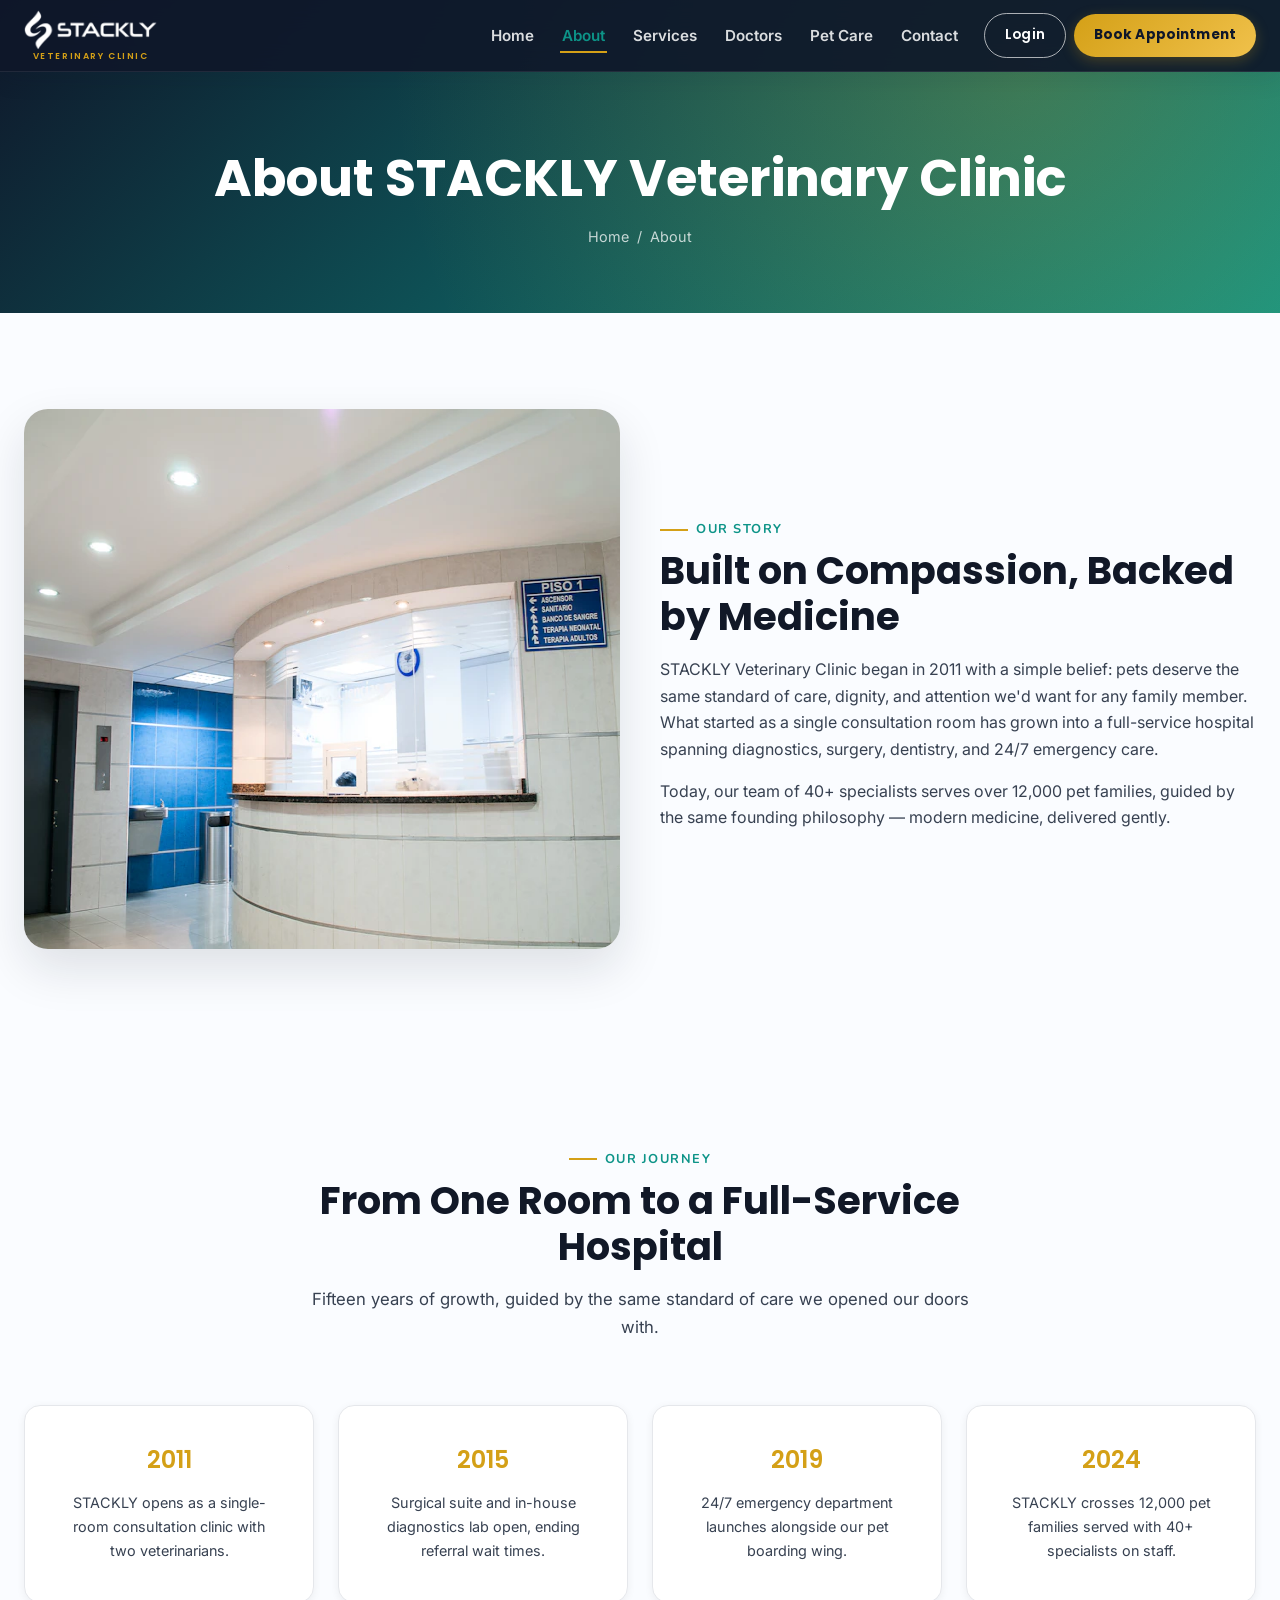
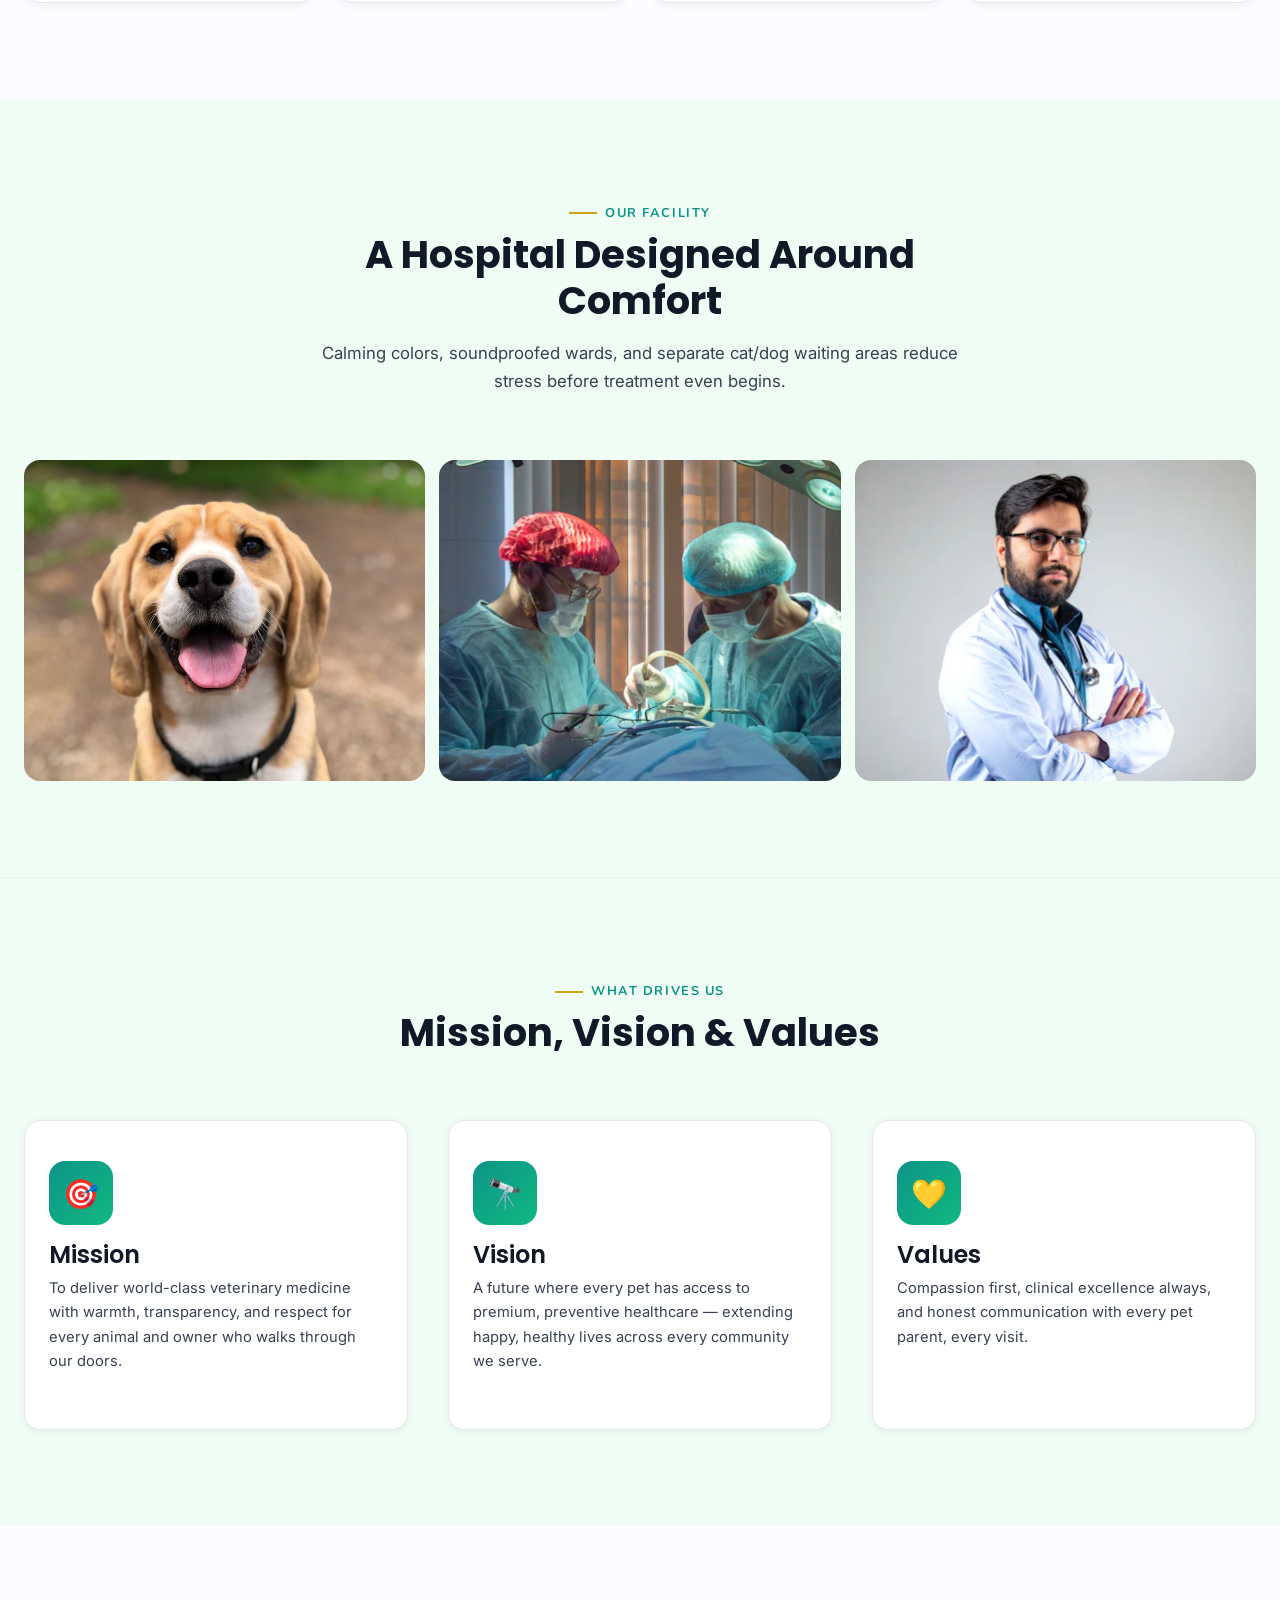
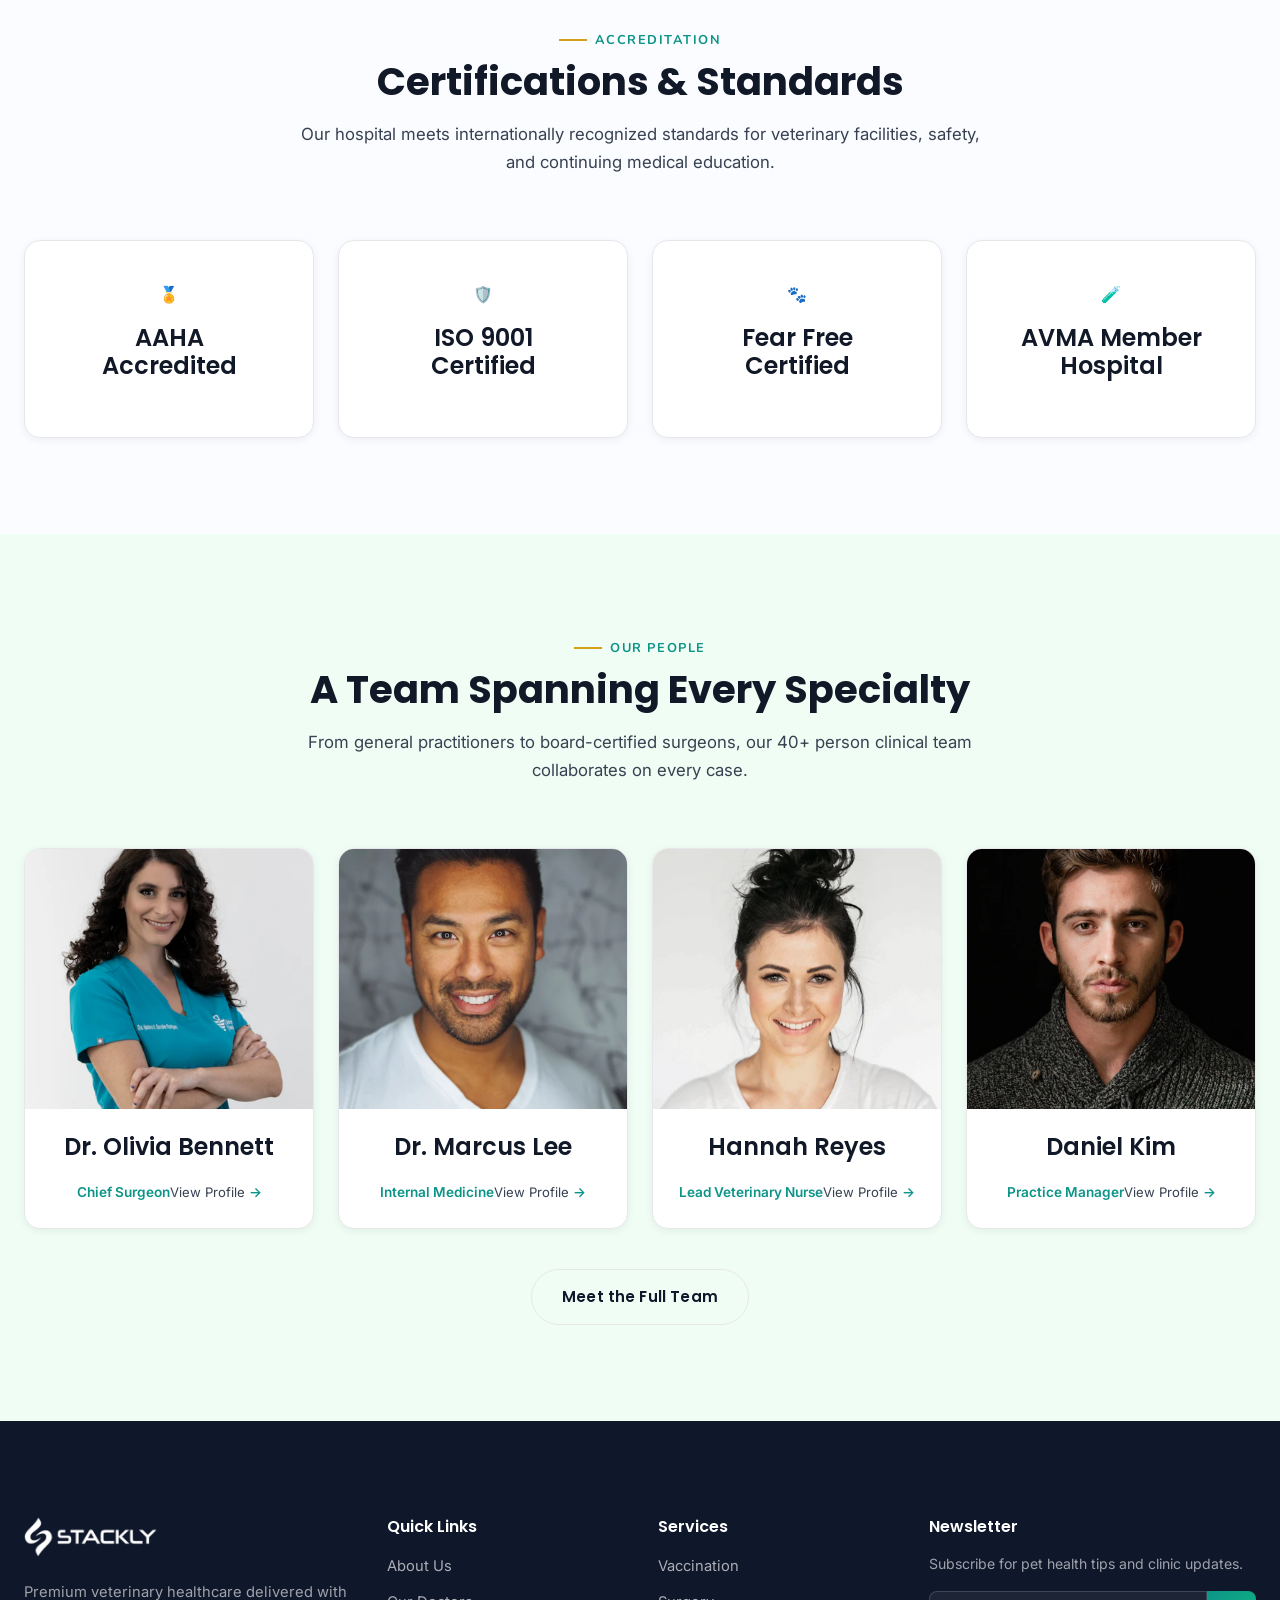
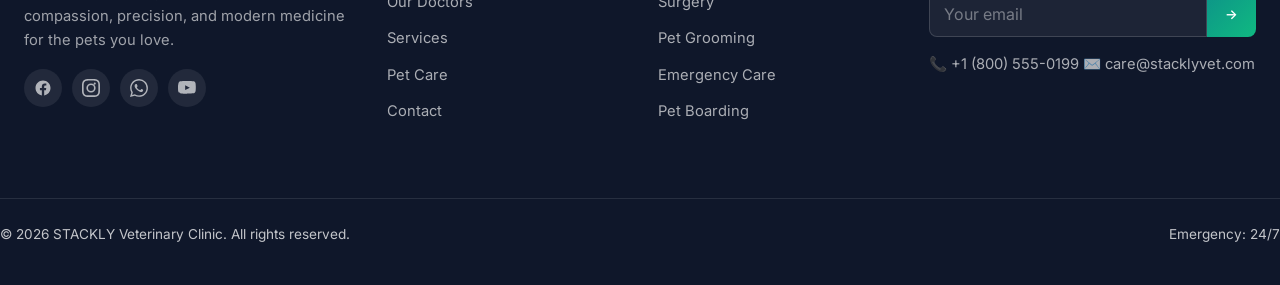
==== commit ee5739fb: "new updates final commit" ====
--- a/about.html
+++ b/about.html
@@ -33,7 +33,7 @@
     <section class="section">
       <div class="container grid-2" style="align-items:center;">
         <div data-animate="zoom-in">
-          <img src="https://images.unsplash.com/photo-1519494026892-80bbd2d6fd0d?auto=format&fit=crop&w=700&h=540&q=80" alt="STACKLY Veterinary Clinic reception area" loading="lazy" style="width:100%;border-radius:var(--radius-lg);box-shadow:var(--shadow-lg);" width="700" height="540">
+          <img src="Images/webp/clinic-reception.webp" alt="STACKLY Veterinary Clinic reception area" loading="lazy" style="width:100%;border-radius:var(--radius-lg);box-shadow:var(--shadow-lg);" width="700" height="540">
         </div>
         <div data-animate="fade-up">
           <span class="eyebrow">Our Story</span>
@@ -82,9 +82,9 @@
           <p>Calming colors, soundproofed wards, and separate cat/dog waiting areas reduce stress before treatment even begins.</p>
         </div>
         <div class="masonry" style="grid-template-columns:repeat(3,1fr);">
-          <div class="g-item" data-animate="zoom-in"><img src="https://images.unsplash.com/photo-1543466835-00a7907e9de1?auto=format&fit=crop&w=420&h=420&q=80" alt="Calming patient waiting lounge" loading="lazy" width="420" height="420"></div>
-          <div class="g-item" data-animate="zoom-in" data-delay="100"><img src="https://images.unsplash.com/photo-1551601651-2a8555f1a136?auto=format&fit=crop&w=420&h=420&q=80" alt="Fully equipped surgical theatre" loading="lazy" width="420" height="420"></div>
-          <div class="g-item" data-animate="zoom-in" data-delay="200"><img src="https://images.unsplash.com/photo-1612349317150-e413f6a5b16d?auto=format&fit=crop&w=420&h=420&q=80" alt="In-house diagnostic imaging suite" loading="lazy" width="420" height="420"></div>
+          <div class="g-item" data-animate="zoom-in"><img src="Images/webp/dog-with-family.webp" alt="Calming patient waiting lounge" loading="lazy" width="420" height="420"></div>
+          <div class="g-item" data-animate="zoom-in" data-delay="100"><img src="Images/webp/surgical-suite.webp" alt="Fully equipped surgical theatre" loading="lazy" width="420" height="420"></div>
+          <div class="g-item" data-animate="zoom-in" data-delay="200"><img src="Images/webp/diagnostic-imaging.webp" alt="In-house diagnostic imaging suite" loading="lazy" width="420" height="420"></div>
         </div>
       </div>
     </section>
@@ -155,19 +155,19 @@
         </div>
         <div class="grid-4">
           <article class="card doctor-card" data-animate="zoom-in">
-            <div class="doctor-photo"><img src="https://images.unsplash.com/photo-1594824476967-48c8b964273f?auto=format&fit=crop&crop=faces&w=400&h=500&q=80" alt="Dr. Olivia Bennett" loading="lazy" width="400" height="500"></div>
+            <div class="doctor-photo"><img src="Images/webp/dr-olivia-bennett.webp" alt="Dr. Olivia Bennett" loading="lazy" width="400" height="500"></div>
             <div class="doctor-info"><h3>Dr. Olivia Bennett</h3><span>Chief Surgeon</span><a href="doctors.html" class="card-link" style="margin-top:8px;font-size:0.82rem;">View Profile <span>→</span></a></div>
           </article>
           <article class="card doctor-card" data-animate="zoom-in" data-delay="100">
-            <div class="doctor-photo"><img src="https://images.unsplash.com/photo-1507003211169-0a1dd7228f2d?auto=format&fit=crop&crop=faces&w=400&h=500&q=80" alt="Dr. Marcus Lee" loading="lazy" width="400" height="500"></div>
+            <div class="doctor-photo"><img src="Images/webp/dr-marcus-lee.webp" alt="Dr. Marcus Lee" loading="lazy" width="400" height="500"></div>
             <div class="doctor-info"><h3>Dr. Marcus Lee</h3><span>Internal Medicine</span><a href="doctors.html" class="card-link" style="margin-top:8px;font-size:0.82rem;">View Profile <span>→</span></a></div>
           </article>
           <article class="card doctor-card" data-animate="zoom-in" data-delay="200">
-            <div class="doctor-photo"><img src="https://images.unsplash.com/photo-1580489944761-15a19d654956?auto=format&fit=crop&crop=faces&w=400&h=500&q=80" alt="Nurse Hannah Reyes" loading="lazy" width="400" height="500"></div>
+            <div class="doctor-photo"><img src="Images/webp/dr-grace-tanaka.webp" alt="Nurse Hannah Reyes" loading="lazy" width="400" height="500"></div>
             <div class="doctor-info"><h3>Hannah Reyes</h3><span>Lead Veterinary Nurse</span><a href="404.html" class="card-link" style="margin-top:8px;font-size:0.82rem;">View Profile <span>→</span></a></div>
           </article>
           <article class="card doctor-card" data-animate="zoom-in" data-delay="300">
-            <div class="doctor-photo"><img src="https://images.unsplash.com/photo-1506794778202-cad84cf45f1d?auto=format&fit=crop&crop=faces&w=400&h=500&q=80" alt="Daniel Kim, Practice Manager" loading="lazy" width="400" height="500"></div>
+            <div class="doctor-photo"><img src="Images/webp/dr-samuel-brooks.webp" alt="Daniel Kim, Practice Manager" loading="lazy" width="400" height="500"></div>
             <div class="doctor-info"><h3>Daniel Kim</h3><span>Practice Manager</span><a href="404.html" class="card-link" style="margin-top:8px;font-size:0.82rem;">View Profile <span>→</span></a></div>
           </article>
         </div>
--- a/assets/css/base.css
+++ b/assets/css/base.css
@@ -4,7 +4,10 @@
 
 *, *::before, *::after { box-sizing: border-box; }
 
-html { scroll-behavior: smooth; }
+html {
+  scroll-behavior: smooth;
+  overflow-x: hidden;
+}
 
 body {
   margin: 0;
@@ -14,6 +17,7 @@
   line-height: 1.65;
   font-size: 16px;
   -webkit-font-smoothing: antialiased;
+  overflow-x: hidden;
 }
 
 img, picture, video { max-width: 100%; display: block; }
--- a/assets/css/layout.css
+++ b/assets/css/layout.css
@@ -232,6 +232,7 @@
   border-radius: var(--radius-sm) 0 0 var(--radius-sm);
 }
 .newsletter-form input::placeholder { color: rgba(255,255,255,0.4); }
+.newsletter-form input.is-error { border-color: var(--color-error); }
 .newsletter-form button {
   border: none;
   padding: 0 18px;
@@ -286,8 +287,8 @@
 @media (max-width: 900px) {
   .main-nav {
     position: fixed;
-    top: 0; right: -100%;
-    width: min(360px, 86%);
+    top: 0; right: -100vw;
+    width: min(360px, 86vw);
     height: 100vh;
     background: var(--color-navy);
     flex-direction: column;
@@ -296,6 +297,7 @@
     gap: var(--space-lg);
     transition: right var(--t-base);
     overflow-y: auto;
+    overflow-x: hidden;
   }
   .main-nav.is-open { right: 0; box-shadow: var(--shadow-lg); }
   .nav-list { flex-direction: column; align-items: flex-start; gap: 1.25rem; width: 100%; }
@@ -312,7 +314,8 @@
   .mega-menu a { color: rgba(255,255,255,0.8) !important; }
   .mega-menu a:hover { background: rgba(255,255,255,0.08); color: var(--color-gold) !important; }
   .nav-toggle { display: flex; }
-  .nav-cta { width: 100%; }
+  .nav-cta { width: 100%; flex-direction: column; align-items: stretch; gap: 12px; }
+  .nav-cta .btn { width: 100%; text-align: center; justify-content: center; }
 }
 
 @media (max-width: 768px) {
--- a/assets/css/components.css
+++ b/assets/css/components.css
@@ -134,8 +134,7 @@
 .doctor-card .doctor-photo img { width: 100%; height: 100%; object-fit: cover; transition: transform 0.55s var(--ease); }
 .doctor-card:hover .doctor-photo img { transform: scale(1.08); }
 /* Overlay CTA on hover */
-.doctor-card .doctor-photo::after {
-  content: 'Book Appointment →';
+.doctor-photo .book-overlay-btn {
   position: absolute; bottom: 0; left: 0; right: 0;
   background: linear-gradient(0deg, rgba(13,148,136,0.96) 0%, transparent 100%);
   color: #fff;
@@ -143,10 +142,15 @@
   font-weight: 700;
   font-size: 0.88rem;
   padding: 28px 16px 14px;
+  text-align: center;
+  display: block;
   transform: translateY(100%);
   transition: transform 0.35s var(--ease);
 }
-.doctor-card:hover .doctor-photo::after { transform: translateY(0); }
+.doctor-card:hover .book-overlay-btn,
+.doctor-detail-card:hover .book-overlay-btn { transform: translateY(0); }
+.doctor-detail-card .doctor-photo { height: 260px; overflow: hidden; position: relative; }
+.doctor-detail-card:hover .doctor-photo img { transform: scale(1.08); }
 .doctor-card .doctor-info { padding: var(--space-md); }
 .doctor-card .doctor-info span { color: var(--color-teal); font-weight: 600; font-size: 0.85rem; }
 .doctor-card .doctor-social { display: flex; justify-content: center; gap: 8px; margin-top: var(--space-xs); }
@@ -248,12 +252,26 @@
 }
 .form-control {
   width: 100%;
+  max-width: 100%;
+  box-sizing: border-box;
   padding: 14px 16px;
   border: 1.5px solid var(--color-border);
   border-radius: var(--radius-sm);
   background: var(--color-card);
   color: var(--color-body);
   transition: border-color var(--t-fast), box-shadow var(--t-fast);
+}
+select.form-control {
+  appearance: none;
+  -webkit-appearance: none;
+  background-image: url("data:image/svg+xml,%3Csvg xmlns='http://www.w3.org/2000/svg' width='12' height='8' viewBox='0 0 12 8'%3E%3Cpath d='M1 1l5 5 5-5' stroke='%23374151' stroke-width='1.5' fill='none' stroke-linecap='round'/%3E%3C/svg%3E");
+  background-repeat: no-repeat;
+  background-position: right 14px center;
+  padding-right: 36px;
+  cursor: pointer;
+  text-overflow: ellipsis;
+  overflow: hidden;
+  white-space: nowrap;
 }
 .form-control:focus {
   border-color: var(--color-teal);
@@ -293,7 +311,8 @@
 /* Auth card */
 .auth-wrap {
   padding-top: 72px;
-  min-height: 100vh;
+  height: 100vh;
+  overflow: hidden;
   display: grid;
   grid-template-columns: 1fr 1fr;
 }
@@ -304,9 +323,6 @@
   justify-content: center;
   padding: var(--space-2xl);
   color: #fff;
-  position: sticky;
-  top: 72px;
-  height: calc(100vh - 72px);
   overflow: hidden;
 }
 .auth-visual::before {
@@ -316,27 +332,16 @@
 }
 .auth-visual h2 { color: #fff; position: relative; }
 .auth-visual .auth-brand {
-  display: flex;
-  align-items: center;
-  gap: 12px;
   margin-bottom: var(--space-lg);
   text-decoration: none;
 }
 .auth-visual .auth-brand img {
-  width: 48px; height: 48px;
-}
-.auth-visual .auth-brand span {
-  font-family: var(--font-heading);
-  font-size: 0.6rem;
-  font-weight: 700;
-  letter-spacing: 0.18em;
-  color: var(--color-gold);
-  line-height: 1;
+  height: 48px;
+  width: auto;
 }
 .auth-form-side {
   display: flex; align-items: flex-start; justify-content: center;
   padding: var(--space-lg);
-  height: calc(100vh - 72px);
   overflow-y: auto;
 }
 .auth-back-btn {
@@ -511,7 +516,7 @@
   box-shadow: 0 0 0 2px rgba(13,148,136,0.3);
 }
 
-.dash-main { background: var(--color-bg); }
+.dash-main { background: var(--color-bg); min-width: 0; overflow-x: hidden; }
 .dash-topbar {
   display: flex; align-items: center; justify-content: space-between;
   padding: var(--space-sm) var(--space-md);
@@ -569,9 +574,9 @@
 }
 
 @media (max-width: 900px) {
-  .auth-wrap { grid-template-columns: 1fr; min-height: auto; }
+  .auth-wrap { grid-template-columns: 1fr; height: auto; overflow: visible; }
   .auth-visual { display: none; }
-  .auth-form-side { height: auto; overflow-y: visible; padding-top: var(--space-lg); }
+  .auth-form-side { overflow-y: visible; padding-top: var(--space-lg); }
   .auth-form-side .auth-card { margin: 0; padding: 0; }
   .dash-shell { grid-template-columns: 1fr; }
   .dash-sidebar { position: fixed; left: -280px; width: 270px; z-index: 1200; transition: left var(--t-base); }
@@ -584,6 +589,9 @@
 }
 
 @media (max-width: 480px) {
+  .form-group { max-width: 100%; }
+  select.form-control { max-width: 100%; font-size: 0.9rem; }
+  input[type="date"].form-control { max-width: 100%; font-size: 0.9rem; }
   .stats-row { grid-template-columns: 1fr 1fr; }
   .masonry { grid-template-columns: 1fr 1fr; }
   .kpi-grid { grid-template-columns: 1fr; }
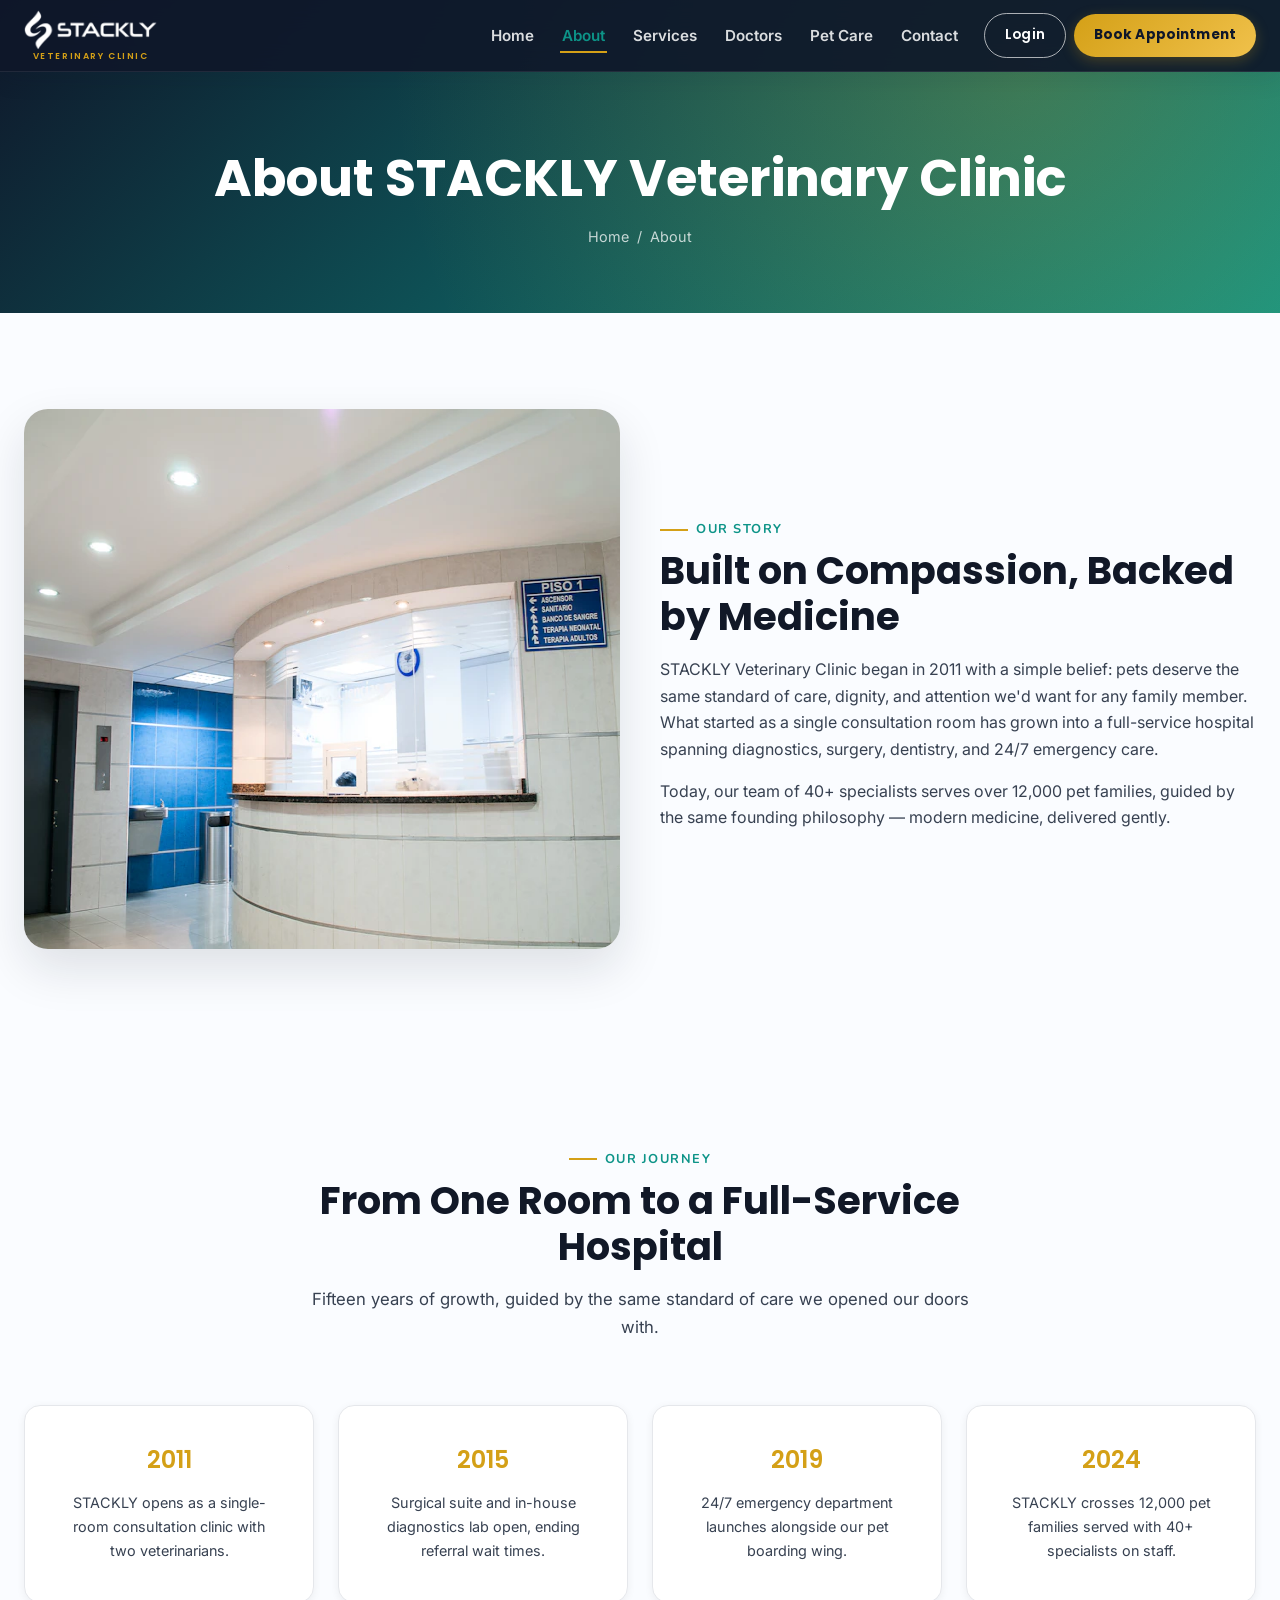
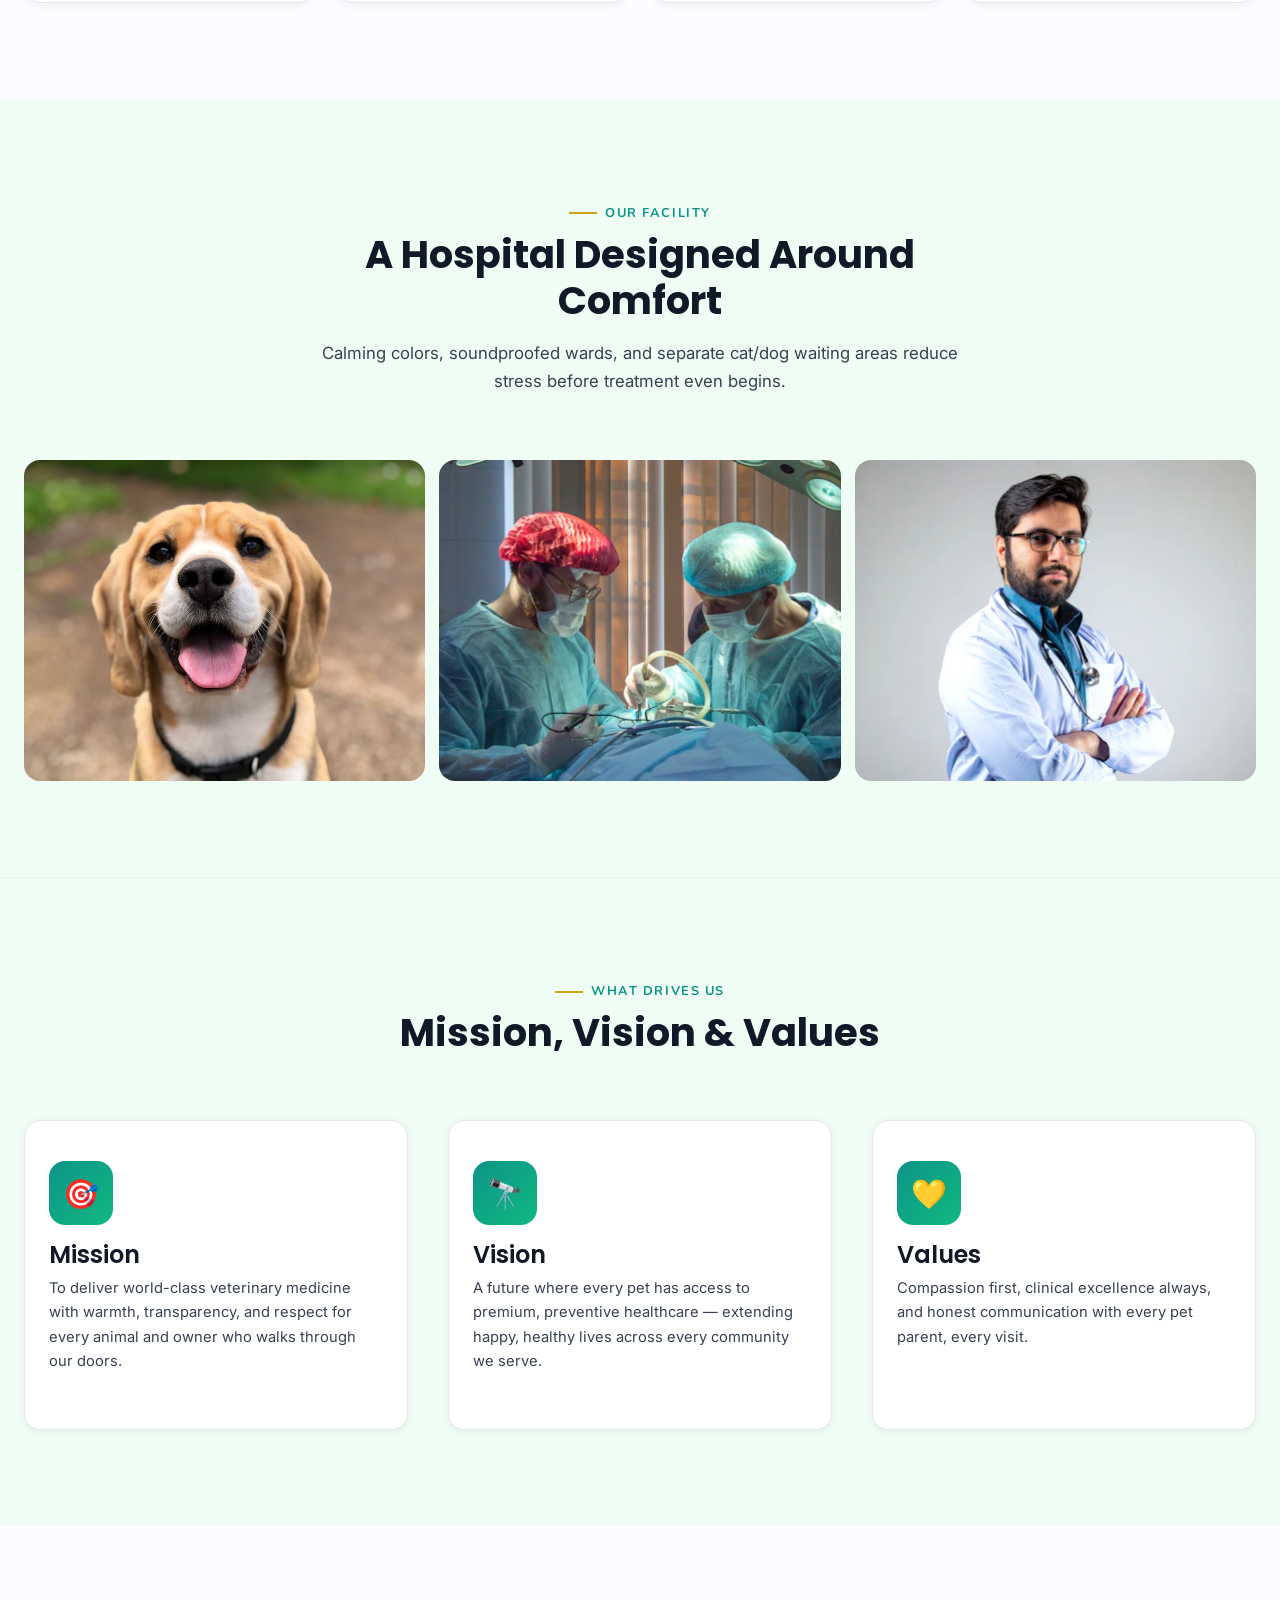
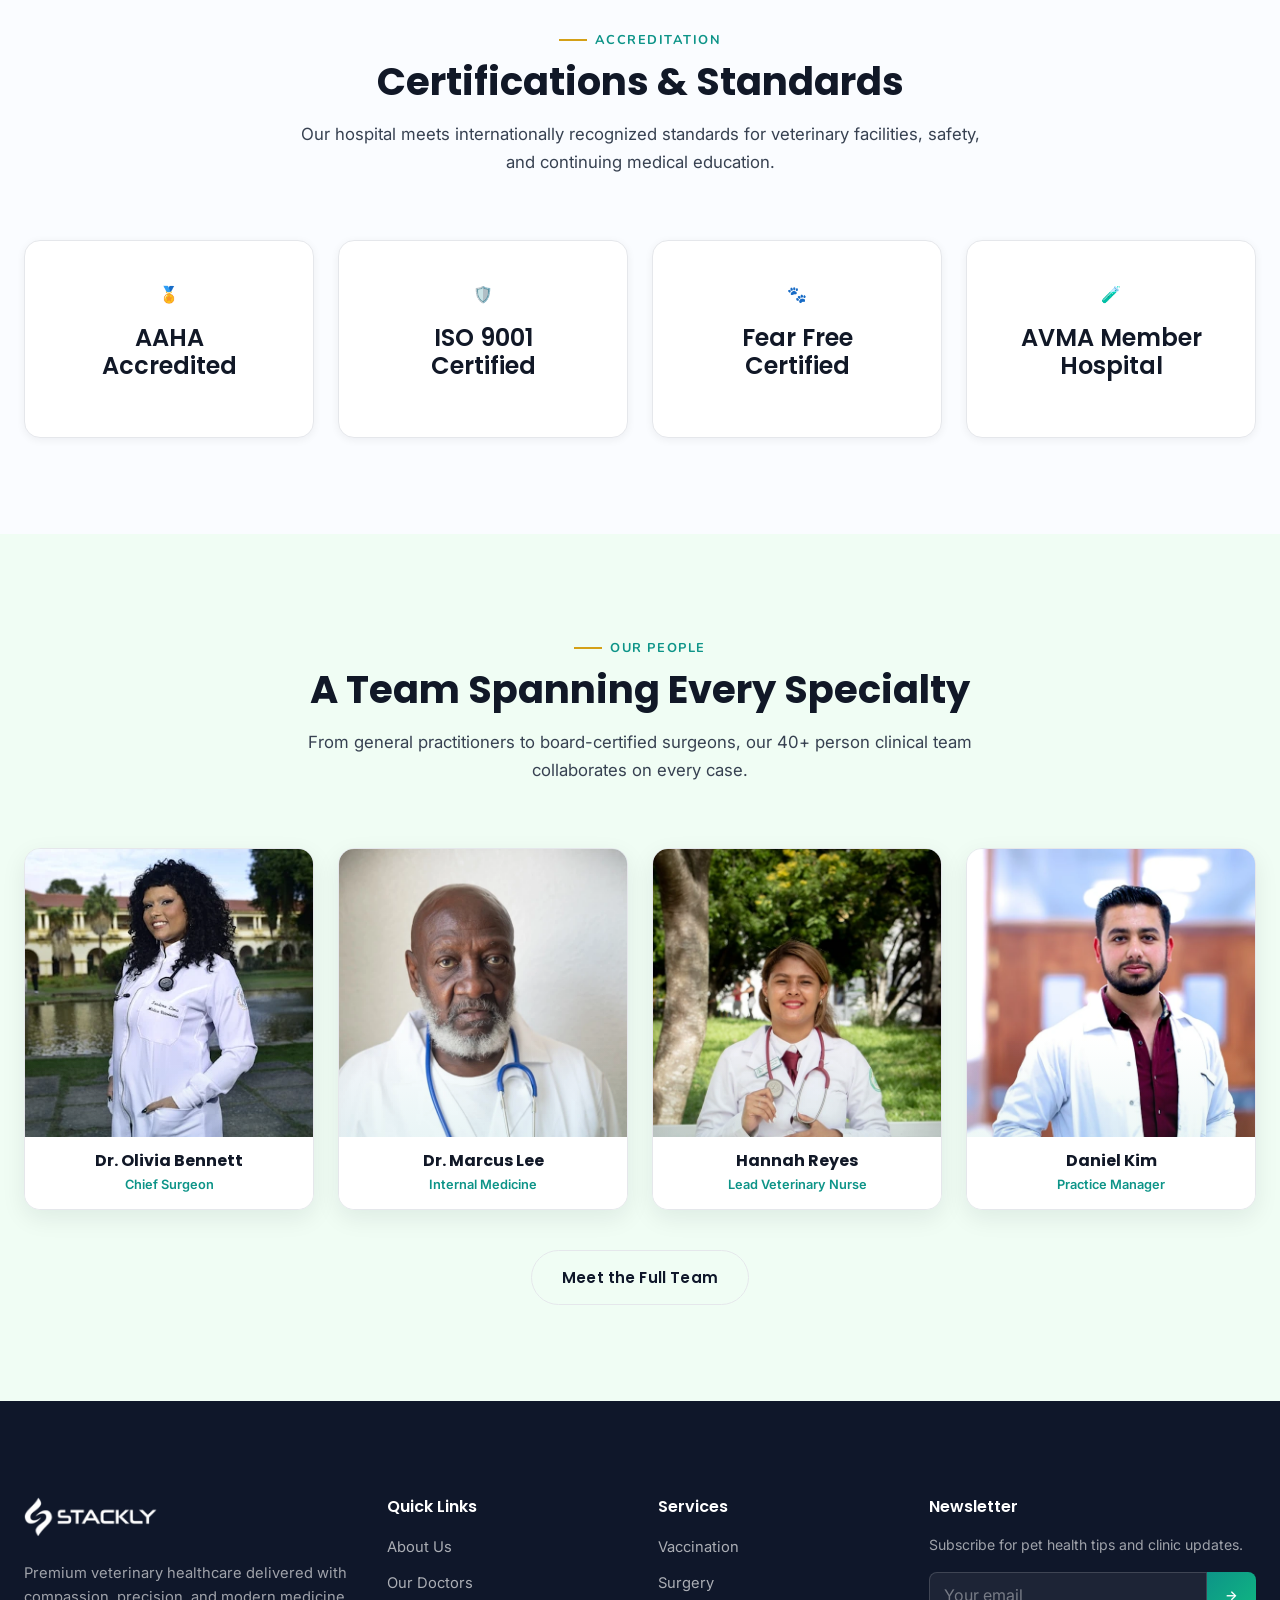
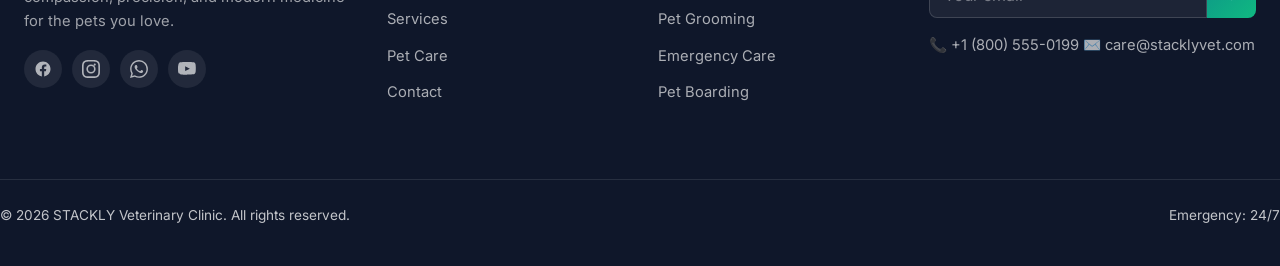
==== commit 0535f77f: "final 1 commit" ====
--- a/about.html
+++ b/about.html
@@ -154,22 +154,99 @@
           <p>From general practitioners to board-certified surgeons, our 40+ person clinical team collaborates on every case.</p>
         </div>
         <div class="grid-4">
-          <article class="card doctor-card" data-animate="zoom-in">
-            <div class="doctor-photo"><img src="Images/webp/dr-olivia-bennett.webp" alt="Dr. Olivia Bennett" loading="lazy" width="400" height="500"></div>
-            <div class="doctor-info"><h3>Dr. Olivia Bennett</h3><span>Chief Surgeon</span><a href="doctors.html" class="card-link" style="margin-top:8px;font-size:0.82rem;">View Profile <span>→</span></a></div>
-          </article>
-          <article class="card doctor-card" data-animate="zoom-in" data-delay="100">
-            <div class="doctor-photo"><img src="Images/webp/dr-marcus-lee.webp" alt="Dr. Marcus Lee" loading="lazy" width="400" height="500"></div>
-            <div class="doctor-info"><h3>Dr. Marcus Lee</h3><span>Internal Medicine</span><a href="doctors.html" class="card-link" style="margin-top:8px;font-size:0.82rem;">View Profile <span>→</span></a></div>
-          </article>
-          <article class="card doctor-card" data-animate="zoom-in" data-delay="200">
-            <div class="doctor-photo"><img src="Images/webp/dr-grace-tanaka.webp" alt="Nurse Hannah Reyes" loading="lazy" width="400" height="500"></div>
-            <div class="doctor-info"><h3>Hannah Reyes</h3><span>Lead Veterinary Nurse</span><a href="404.html" class="card-link" style="margin-top:8px;font-size:0.82rem;">View Profile <span>→</span></a></div>
-          </article>
-          <article class="card doctor-card" data-animate="zoom-in" data-delay="300">
-            <div class="doctor-photo"><img src="Images/webp/dr-samuel-brooks.webp" alt="Daniel Kim, Practice Manager" loading="lazy" width="400" height="500"></div>
-            <div class="doctor-info"><h3>Daniel Kim</h3><span>Practice Manager</span><a href="404.html" class="card-link" style="margin-top:8px;font-size:0.82rem;">View Profile <span>→</span></a></div>
-          </article>
+
+          <!-- Dr. Olivia Bennett -->
+          <article class="doctor-flip-wrapper" data-animate="zoom-in">
+            <div class="doctor-flip-card">
+              <div class="doctor-flip-front">
+                <div class="doctor-img-wrap">
+                  <img src="Images/webp/dr-olivia-bennett.webp" alt="Dr. Olivia Bennett" loading="lazy">
+                </div>
+                <div class="doctor-front-info">
+                  <h3>Dr. Olivia Bennett</h3>
+                  <span class="doctor-specialty">Chief Surgeon</span>
+                  <span class="flip-hint">hover to learn more ›</span>
+                </div>
+              </div>
+              <div class="doctor-flip-back">
+                <p class="doctor-back-name">Dr. Olivia Bennett</p>
+                <span class="doctor-back-specialty">Chief Surgeon</span>
+                <div class="back-divider"></div>
+                <p class="doctor-back-bio">Leads our surgical department with a focus on minimally invasive orthopedic and soft-tissue procedures.</p>
+                <a href="doctors.html" class="doctor-back-btn">View Profile →</a>
+              </div>
+            </div>
+          </article>
+
+          <!-- Dr. Marcus Lee -->
+          <article class="doctor-flip-wrapper" data-animate="zoom-in" data-delay="100">
+            <div class="doctor-flip-card">
+              <div class="doctor-flip-front">
+                <div class="doctor-img-wrap">
+                  <img src="Images/webp/dr-marcus-lee.webp" alt="Dr. Marcus Lee" loading="lazy">
+                </div>
+                <div class="doctor-front-info">
+                  <h3>Dr. Marcus Lee</h3>
+                  <span class="doctor-specialty">Internal Medicine</span>
+                  <span class="flip-hint">hover to learn more ›</span>
+                </div>
+              </div>
+              <div class="doctor-flip-back">
+                <p class="doctor-back-name">Dr. Marcus Lee</p>
+                <span class="doctor-back-specialty">Internal Medicine</span>
+                <div class="back-divider"></div>
+                <p class="doctor-back-bio">Specializes in diagnosing complex chronic conditions and managing long-term care plans for senior pets.</p>
+                <a href="doctors.html" class="doctor-back-btn">View Profile →</a>
+              </div>
+            </div>
+          </article>
+
+          <!-- Hannah Reyes -->
+          <article class="doctor-flip-wrapper" data-animate="zoom-in" data-delay="200">
+            <div class="doctor-flip-card">
+              <div class="doctor-flip-front">
+                <div class="doctor-img-wrap">
+                  <img src="Images/webp/dr-grace-tanaka.webp" alt="Hannah Reyes" loading="lazy">
+                </div>
+                <div class="doctor-front-info">
+                  <h3>Hannah Reyes</h3>
+                  <span class="doctor-specialty">Lead Veterinary Nurse</span>
+                  <span class="flip-hint">hover to learn more ›</span>
+                </div>
+              </div>
+              <div class="doctor-flip-back">
+                <p class="doctor-back-name">Hannah Reyes</p>
+                <span class="doctor-back-specialty">Lead Veterinary Nurse</span>
+                <div class="back-divider"></div>
+                <p class="doctor-back-bio">Coordinates patient care across all departments, ensuring every pet receives attentive, compassionate support.</p>
+                <a href="doctors.html" class="doctor-back-btn">Meet the Team →</a>
+              </div>
+            </div>
+          </article>
+
+          <!-- Daniel Kim -->
+          <article class="doctor-flip-wrapper" data-animate="zoom-in" data-delay="300">
+            <div class="doctor-flip-card">
+              <div class="doctor-flip-front">
+                <div class="doctor-img-wrap">
+                  <img src="Images/webp/dr-samuel-brooks.webp" alt="Daniel Kim" loading="lazy">
+                </div>
+                <div class="doctor-front-info">
+                  <h3>Daniel Kim</h3>
+                  <span class="doctor-specialty">Practice Manager</span>
+                  <span class="flip-hint">hover to learn more ›</span>
+                </div>
+              </div>
+              <div class="doctor-flip-back">
+                <p class="doctor-back-name">Daniel Kim</p>
+                <span class="doctor-back-specialty">Practice Manager</span>
+                <div class="back-divider"></div>
+                <p class="doctor-back-bio">Oversees daily clinic operations, client relations, and staff coordination to keep everything running smoothly.</p>
+                <a href="doctors.html" class="doctor-back-btn">Meet the Team →</a>
+              </div>
+            </div>
+          </article>
+
         </div>
         <div class="text-center" style="margin-top:2.5rem;">
           <a href="doctors.html" class="btn btn-outline-dark">Meet the Full Team</a>
--- a/assets/css/components.css
+++ b/assets/css/components.css
@@ -564,6 +564,245 @@
 .profile-card { padding: var(--space-lg); text-align: center; }
 .profile-card img { width: 96px; height: 96px; border-radius: 50%; object-fit: cover; margin: 0 auto var(--space-sm); }
 
+/* ---------- Doctor Flip Cards ---------- */
+.doctor-flip-wrapper {
+  perspective: 1200px;
+  cursor: pointer;
+}
+
+.doctor-flip-card {
+  position: relative;
+  width: 100%;
+  transform-style: preserve-3d;
+  transition: transform 0.75s cubic-bezier(0.4, 0.2, 0.2, 1);
+  will-change: transform;
+}
+
+.doctor-flip-wrapper:hover .doctor-flip-card {
+  transform: rotateY(180deg);
+}
+
+.doctor-flip-front,
+.doctor-flip-back {
+  backface-visibility: hidden;
+  -webkit-backface-visibility: hidden;
+  border-radius: var(--radius-md);
+  border: 1.5px solid var(--color-border);
+  box-shadow: var(--shadow-md);
+  overflow: hidden;
+  transition: border-color 0.3s var(--ease), box-shadow 0.3s var(--ease);
+}
+
+.doctor-flip-front {
+  position: relative;
+  background: var(--color-card);
+}
+
+.doctor-flip-back {
+  position: absolute;
+  inset: 0;
+  transform: rotateY(180deg);
+  background: linear-gradient(145deg, #0f172a 0%, #134e6b 52%, #0d9488 100%);
+  display: flex;
+  flex-direction: column;
+  justify-content: center;
+  align-items: center;
+  padding: 1.25rem 1.1rem;
+  text-align: center;
+  color: #fff;
+  gap: 8px;
+}
+
+/* Shimmer sweep on back face after flip */
+.doctor-flip-back::before {
+  content: '';
+  position: absolute;
+  top: -60%; left: -80%;
+  width: 50%; height: 220%;
+  background: linear-gradient(120deg, transparent, rgba(255,255,255,0.13), transparent);
+  transform: skewX(-20deg);
+  pointer-events: none;
+}
+
+.doctor-flip-wrapper:hover .doctor-flip-back::before {
+  animation: drShimmer 0.9s ease 0.5s forwards;
+}
+
+@keyframes drShimmer {
+  from { left: -80%; }
+  to   { left: 165%; }
+}
+
+/* Glow ring on hover */
+.doctor-flip-wrapper:hover .doctor-flip-front,
+.doctor-flip-wrapper:hover .doctor-flip-back {
+  box-shadow: 0 28px 70px rgba(13,148,136,0.32), 0 0 0 2px rgba(13,148,136,0.4);
+  border-color: rgba(13,148,136,0.45);
+}
+
+.doctor-flip-wrapper:hover {
+  filter: drop-shadow(0 32px 48px rgba(13,148,136,0.2));
+}
+
+/* Square image container — full picture visible */
+.doctor-img-wrap {
+  width: 100%;
+  aspect-ratio: 1 / 1;
+  overflow: hidden;
+  background: linear-gradient(160deg, #dff0ed 0%, #c0e4df 55%, #9dd4cc 100%);
+  display: flex;
+  align-items: flex-end;
+  justify-content: center;
+  position: relative;
+}
+
+.doctor-img-wrap img {
+  width: 100%;
+  height: 100%;
+  object-fit: cover;
+  object-position: top center;
+  transition: transform 0.55s var(--ease);
+  display: block;
+}
+
+.doctor-flip-wrapper:hover .doctor-img-wrap img {
+  transform: scale(1.045);
+}
+
+.doctor-img-wrap::after {
+  content: '';
+  position: absolute;
+  bottom: 0; left: 0; right: 0;
+  height: 35%;
+  background: linear-gradient(0deg, rgba(13,148,136,0.07), transparent);
+  pointer-events: none;
+}
+
+/* Front info strip */
+.doctor-front-info {
+  padding: 0.9rem 1.1rem;
+  text-align: center;
+  background: var(--color-card);
+  display: flex;
+  flex-direction: column;
+  gap: 3px;
+}
+
+.doctor-front-info h3 {
+  font-size: 1rem;
+  margin: 0;
+  color: var(--color-heading);
+  font-weight: 700;
+}
+
+.doctor-specialty {
+  color: var(--color-teal);
+  font-weight: 600;
+  font-size: 0.8rem;
+}
+
+.flip-hint { display: none; }
+
+/* Back face content */
+.doctor-back-name {
+  font-size: 1.05rem;
+  font-weight: 700;
+  color: #fff;
+  margin: 0;
+  line-height: 1.2;
+}
+
+.back-divider {
+  width: 36px;
+  height: 2px;
+  background: linear-gradient(90deg, var(--color-gold), var(--color-teal));
+  border-radius: 2px;
+}
+
+.doctor-back-specialty {
+  color: var(--color-gold);
+  font-weight: 600;
+  font-size: 0.78rem;
+  display: block;
+}
+
+.doctor-back-meta {
+  width: 100%;
+  display: flex;
+  flex-direction: column;
+  gap: 5px;
+  margin: 2px 0;
+}
+
+.meta-row {
+  display: flex;
+  align-items: flex-start;
+  gap: 7px;
+  font-size: 0.78rem;
+  color: rgba(255,255,255,0.88);
+  background: rgba(255,255,255,0.08);
+  border-radius: 7px;
+  padding: 5px 10px;
+  text-align: left;
+}
+
+.meta-row strong {
+  color: var(--color-gold);
+  font-size: 0.72rem;
+  text-transform: uppercase;
+  letter-spacing: 0.05em;
+  white-space: nowrap;
+  flex-shrink: 0;
+  padding-top: 1px;
+}
+
+.doctor-back-bio {
+  font-size: 0.76rem;
+  color: rgba(255,255,255,0.72);
+  line-height: 1.5;
+  margin: 0;
+}
+
+.doctor-back-btn {
+  display: inline-block;
+  background: var(--gradient-gold);
+  color: var(--color-navy);
+  font-family: var(--font-heading);
+  font-weight: 700;
+  font-size: 0.8rem;
+  padding: 9px 22px;
+  border-radius: var(--radius-full);
+  text-decoration: none;
+  margin-top: 4px;
+  box-shadow: 0 4px 14px rgba(212,160,23,0.35);
+  transition: transform 0.25s var(--ease), box-shadow 0.25s var(--ease);
+  position: relative;
+  z-index: 1;
+}
+
+.doctor-back-btn:hover {
+  transform: translateY(-2px) scale(1.05);
+  box-shadow: 0 8px 24px rgba(212,160,23,0.55);
+}
+
+.doctor-back-link {
+  display: inline-flex;
+  align-items: center;
+  gap: 5px;
+  color: rgba(255,255,255,0.75);
+  font-size: 0.78rem;
+  font-weight: 600;
+  text-decoration: none;
+  transition: color 0.2s var(--ease), gap 0.2s var(--ease);
+  position: relative;
+  z-index: 1;
+}
+
+.doctor-back-link:hover {
+  color: #fff;
+  gap: 8px;
+}
+
 /* ==========================================================================
    Responsive
    ========================================================================== */
